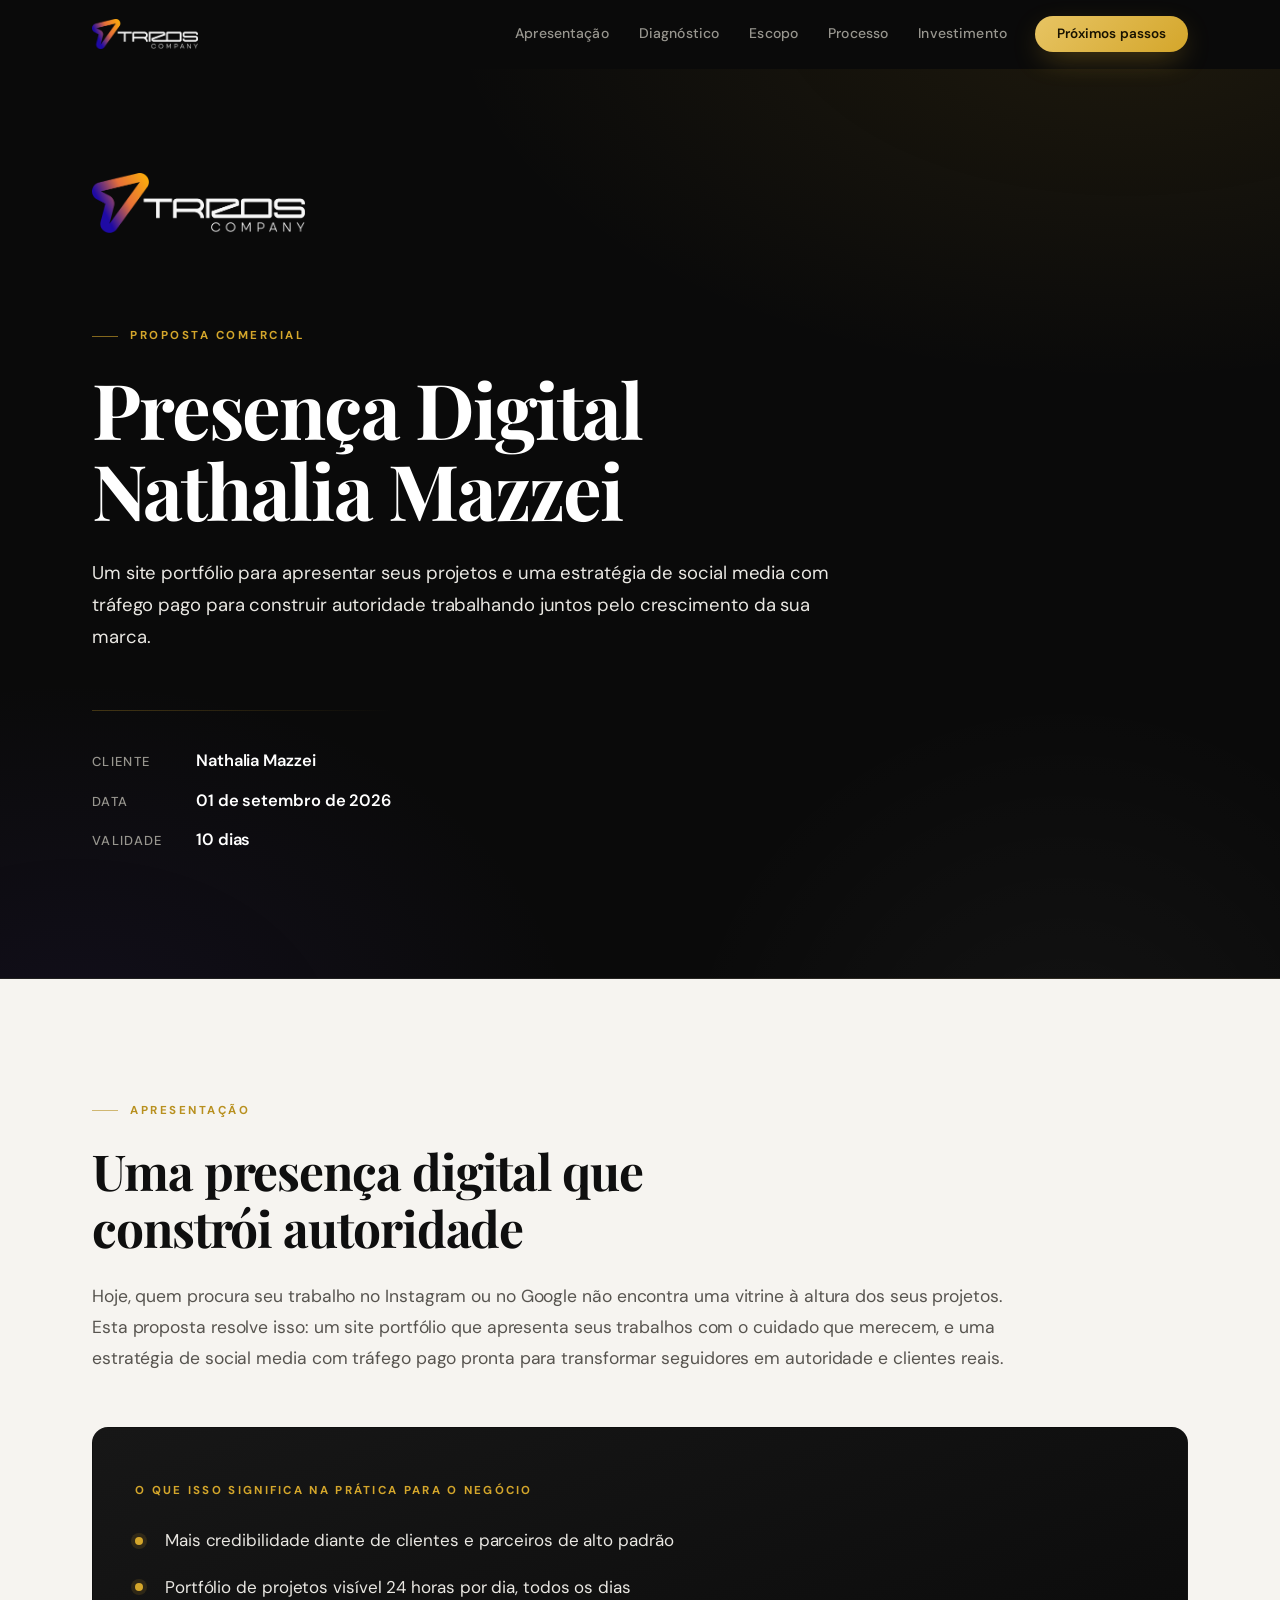
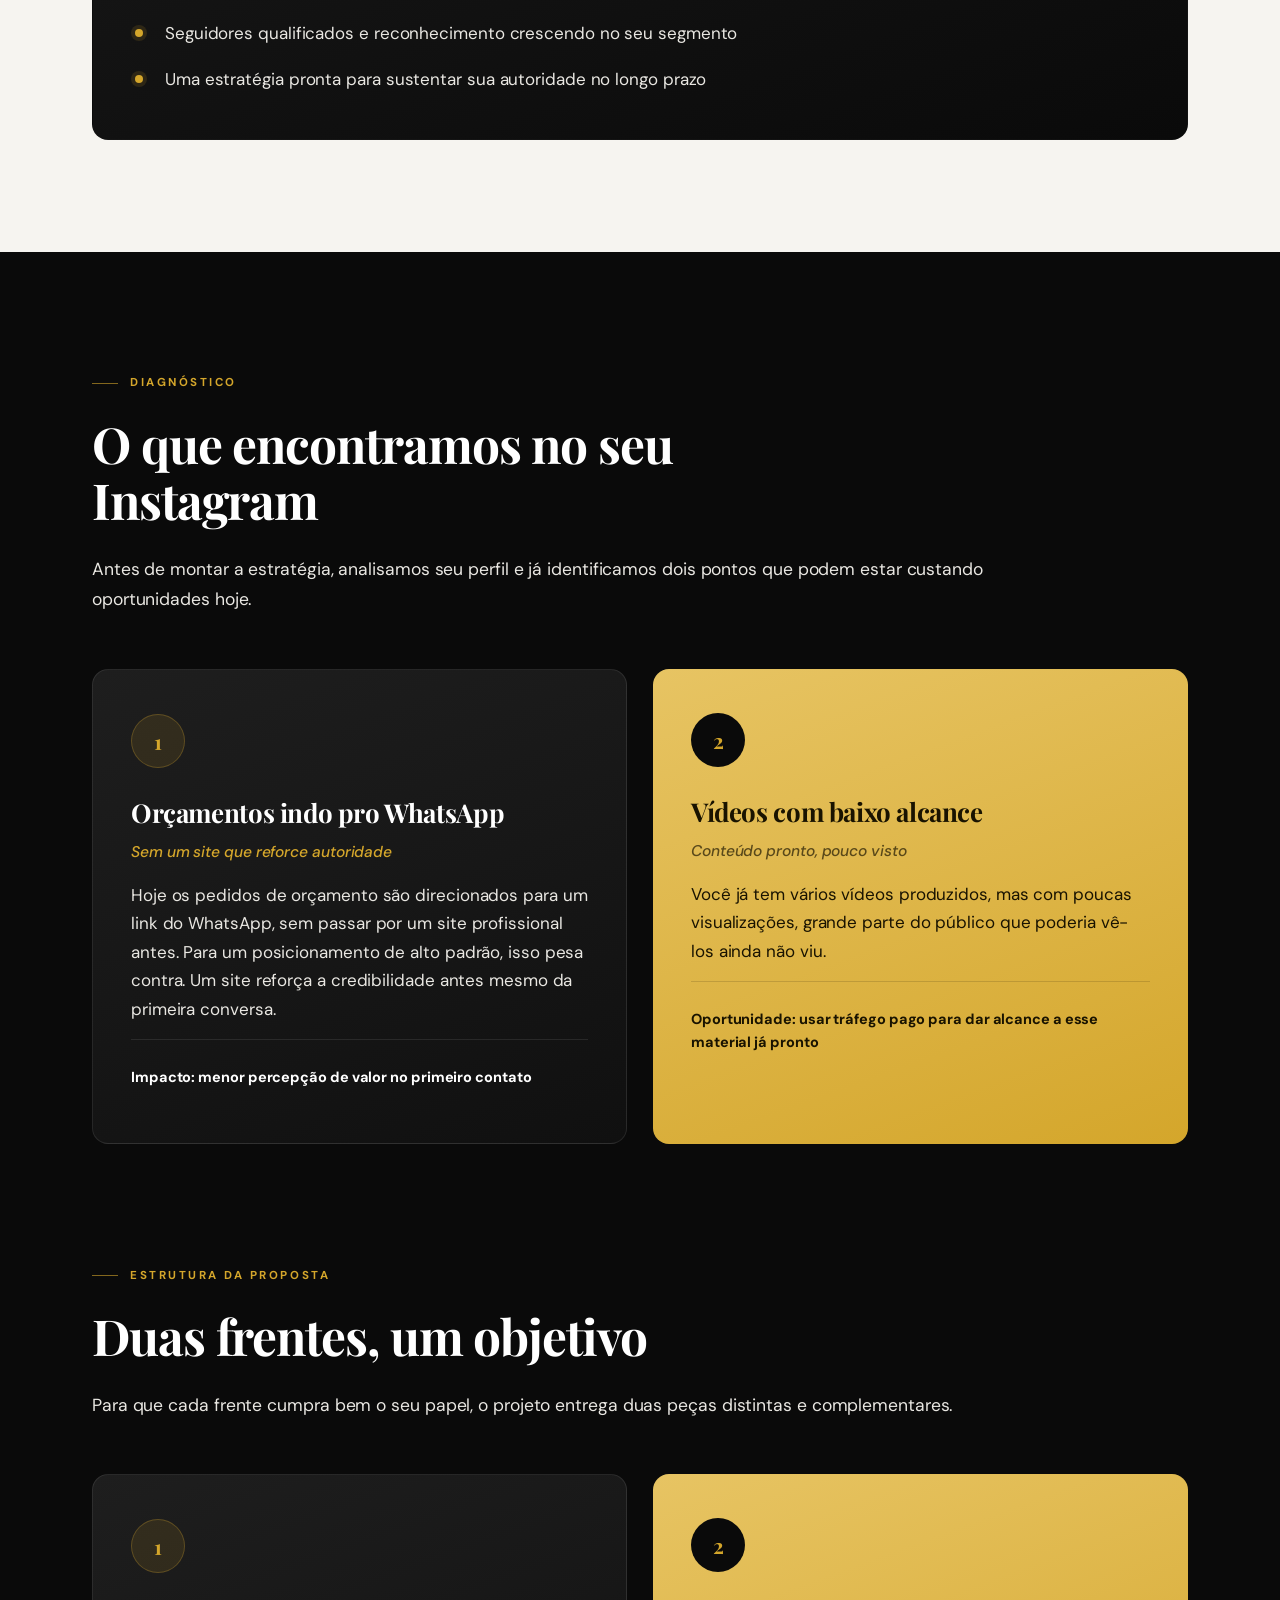
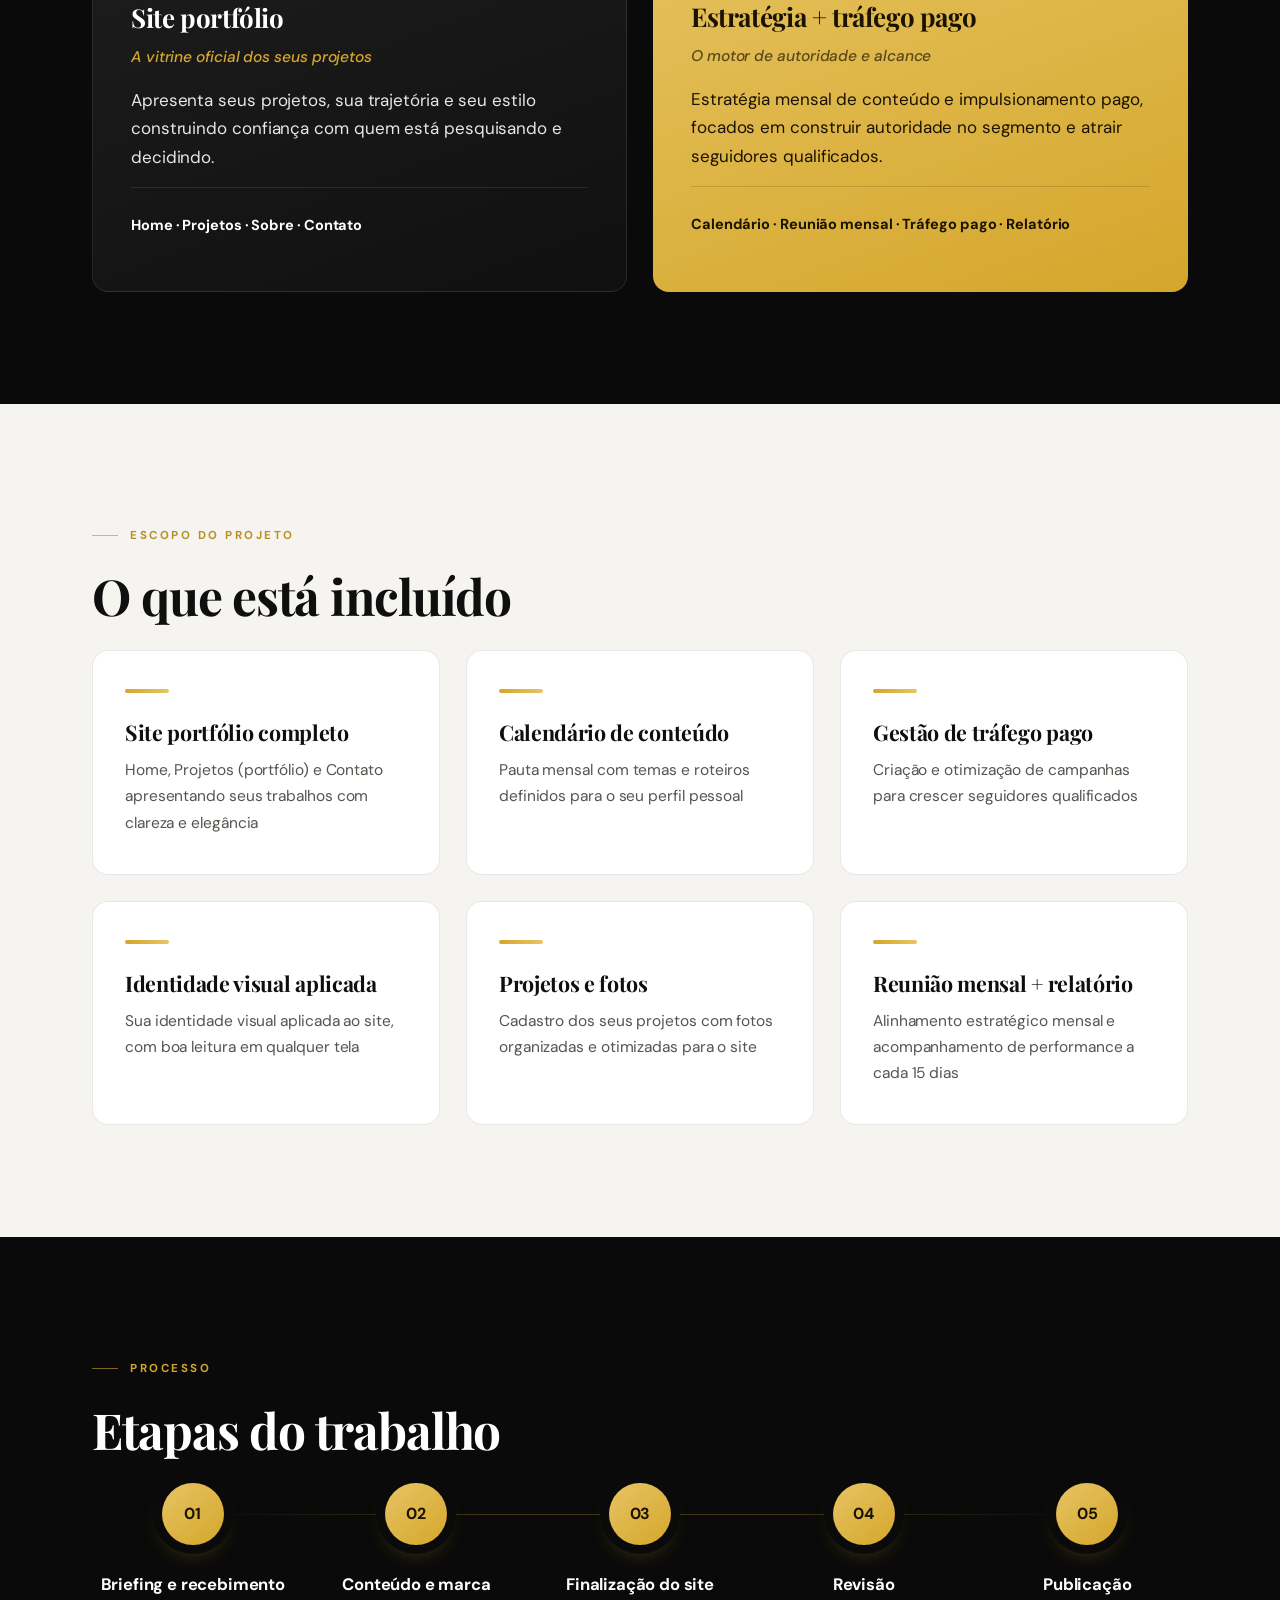
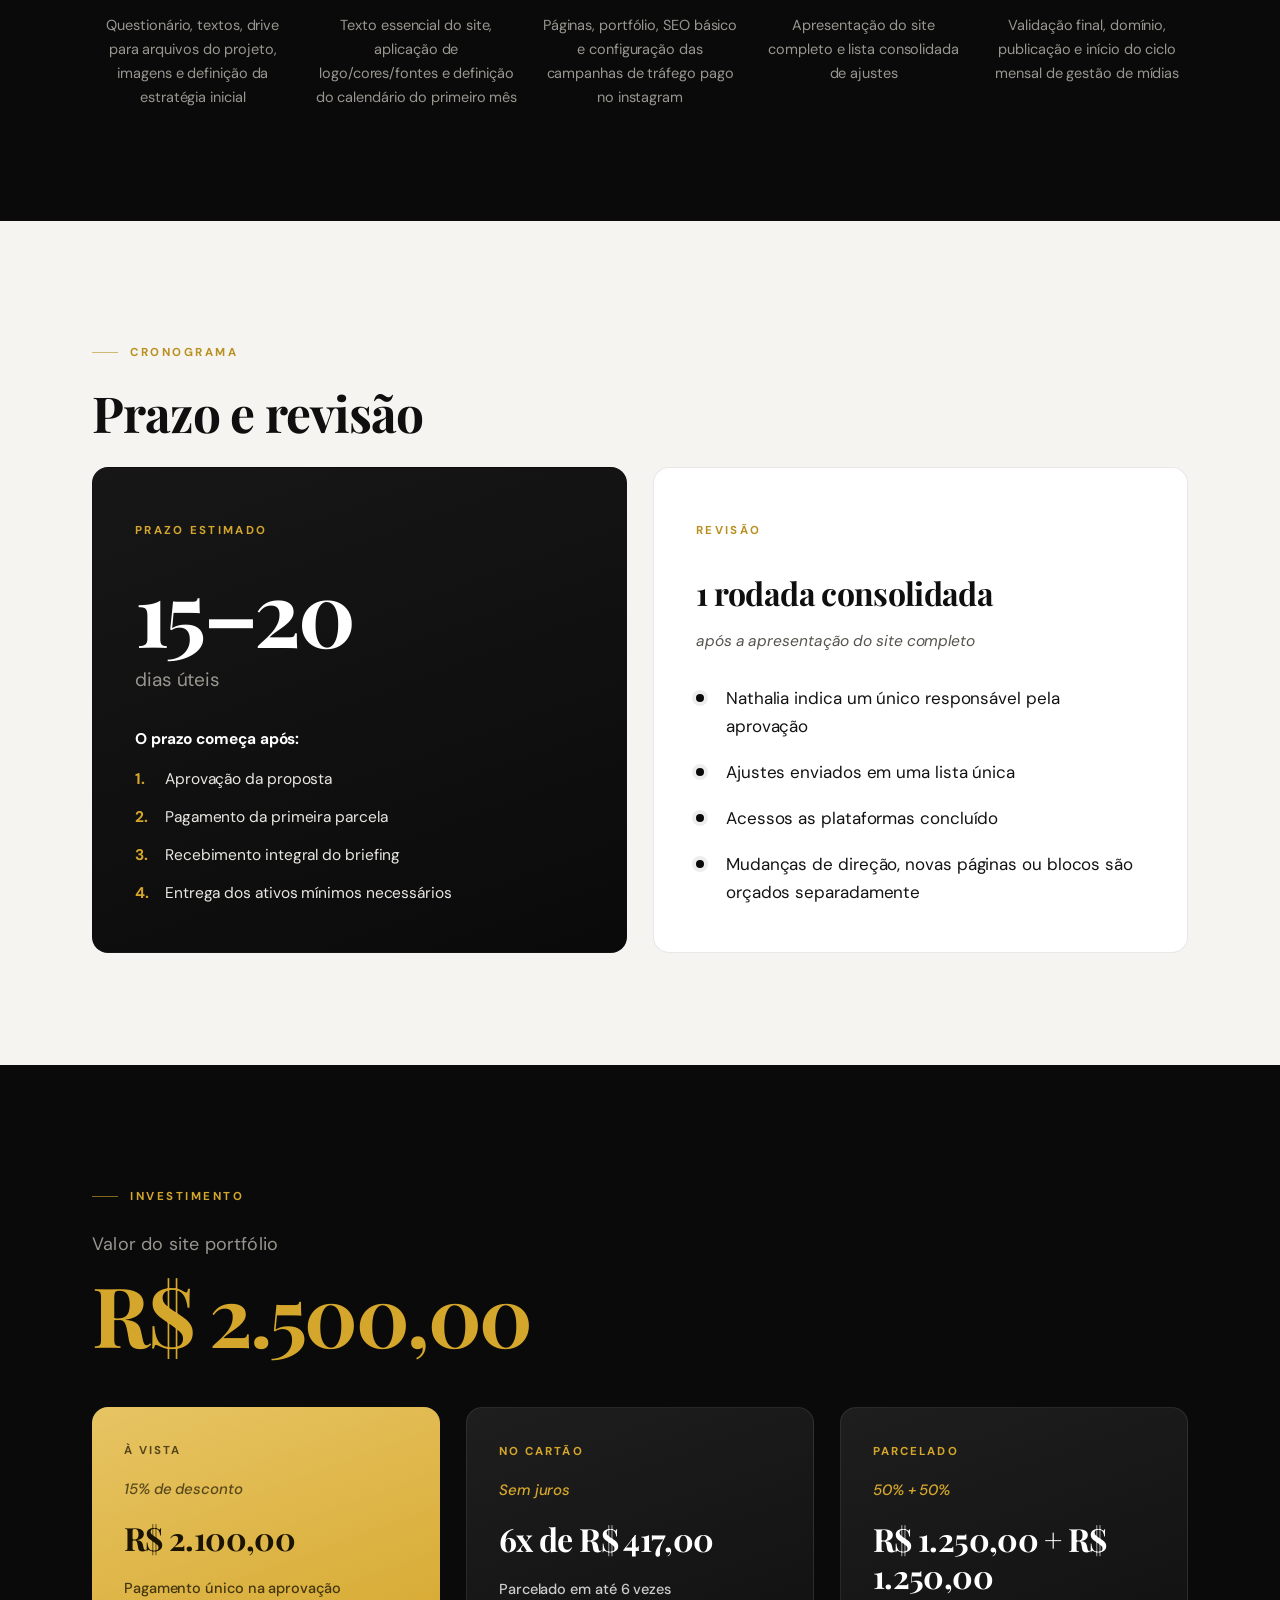
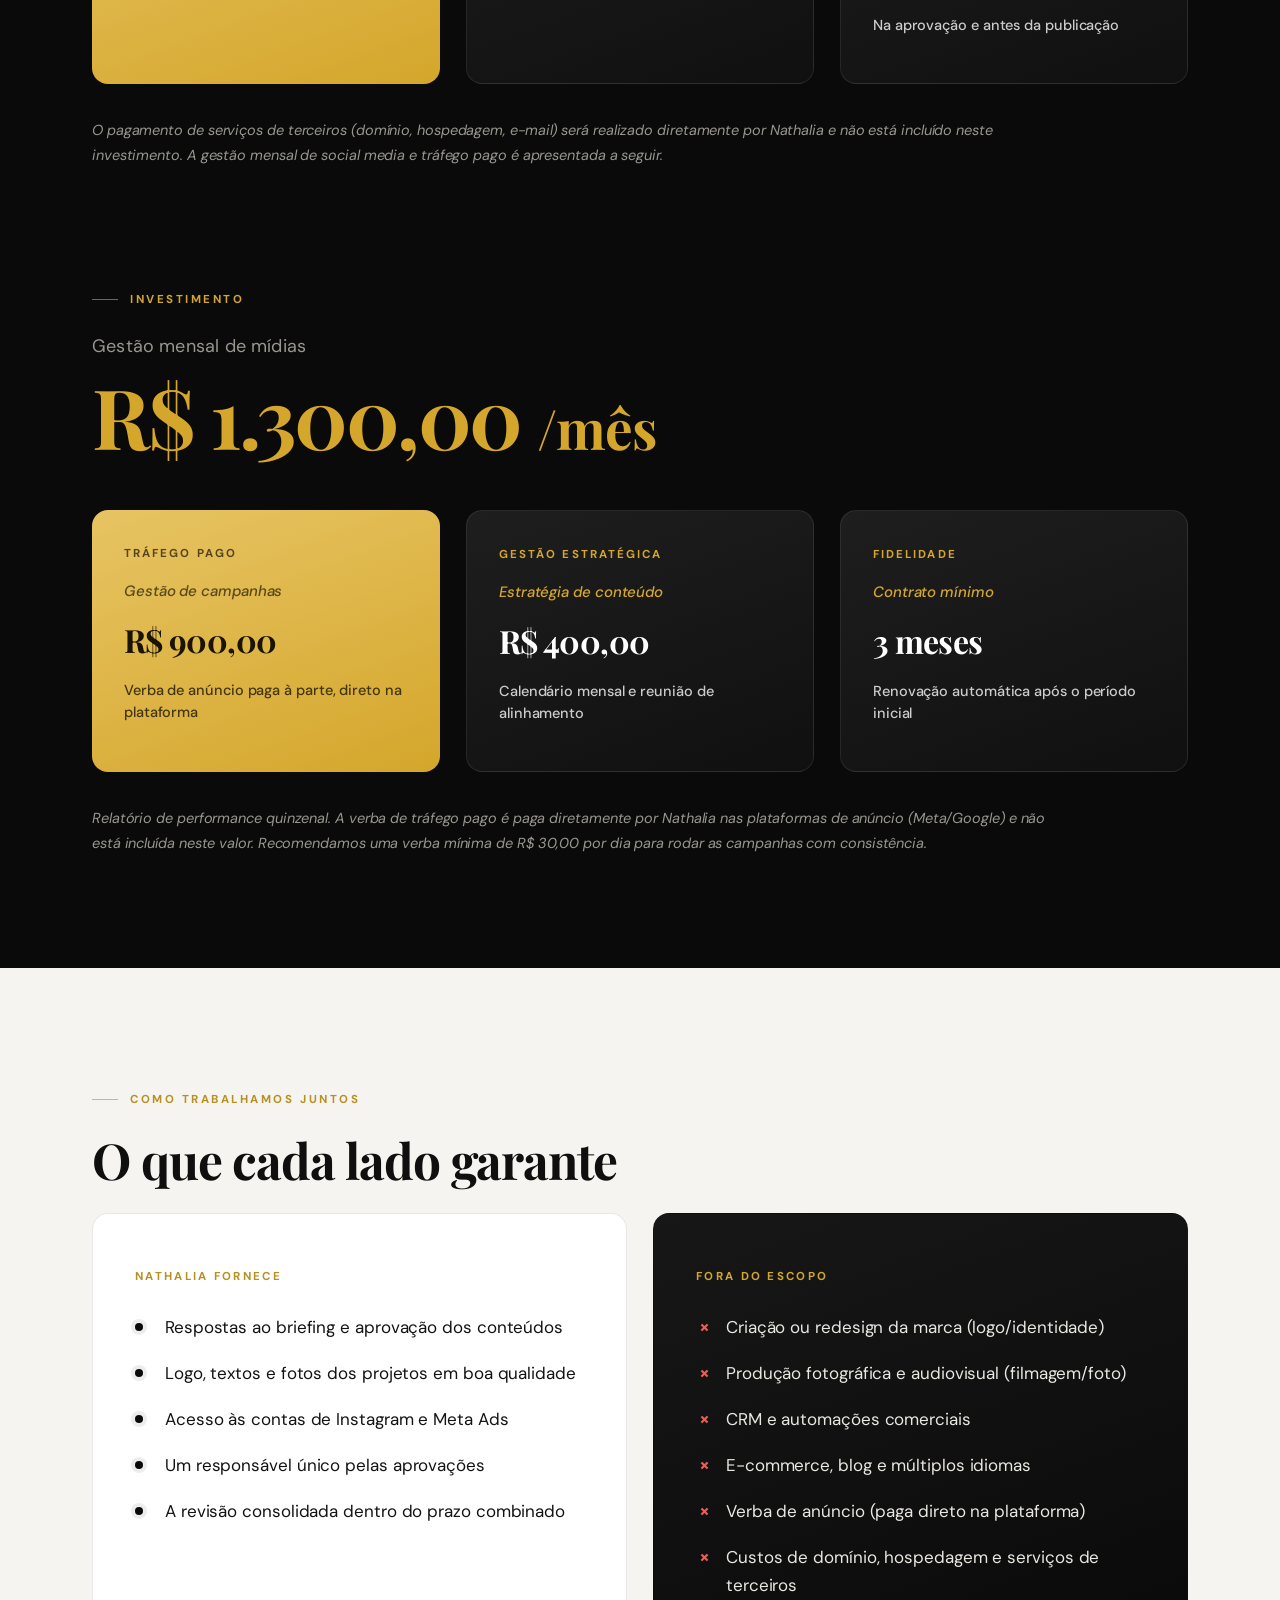
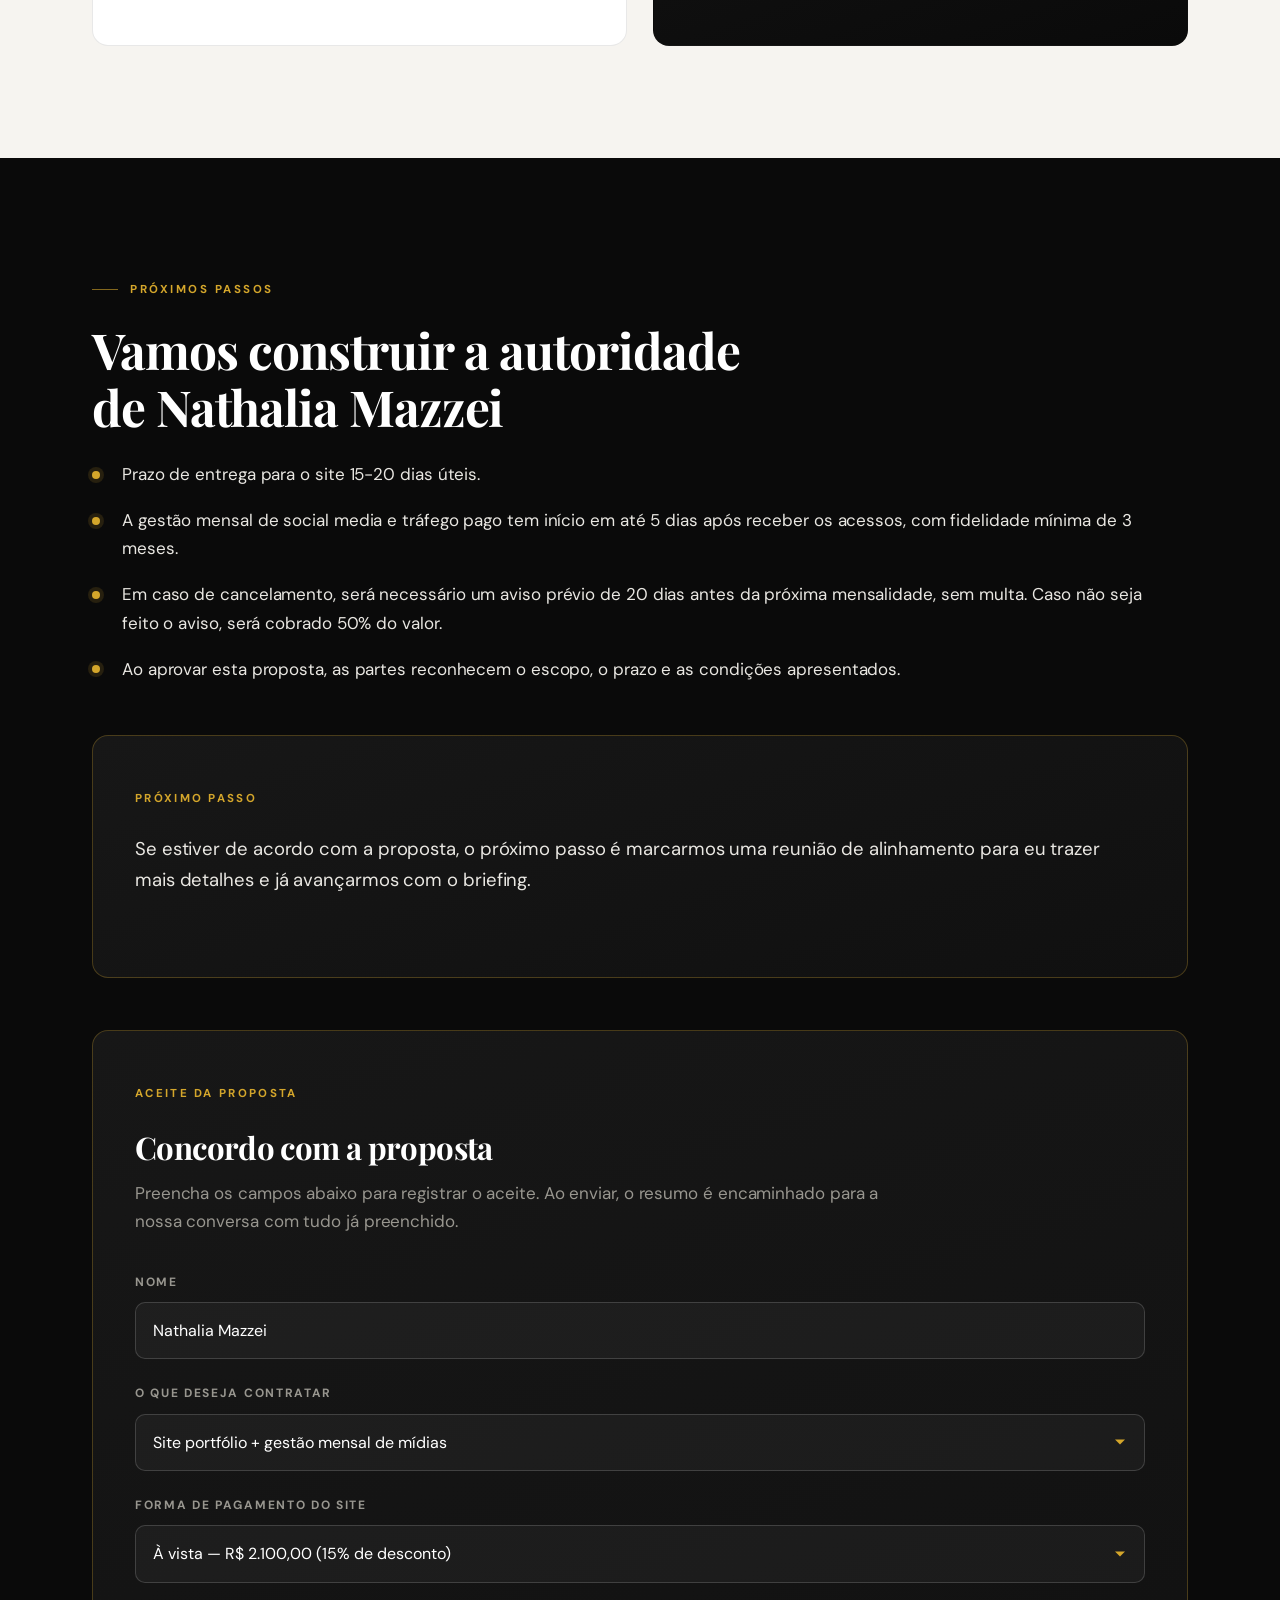
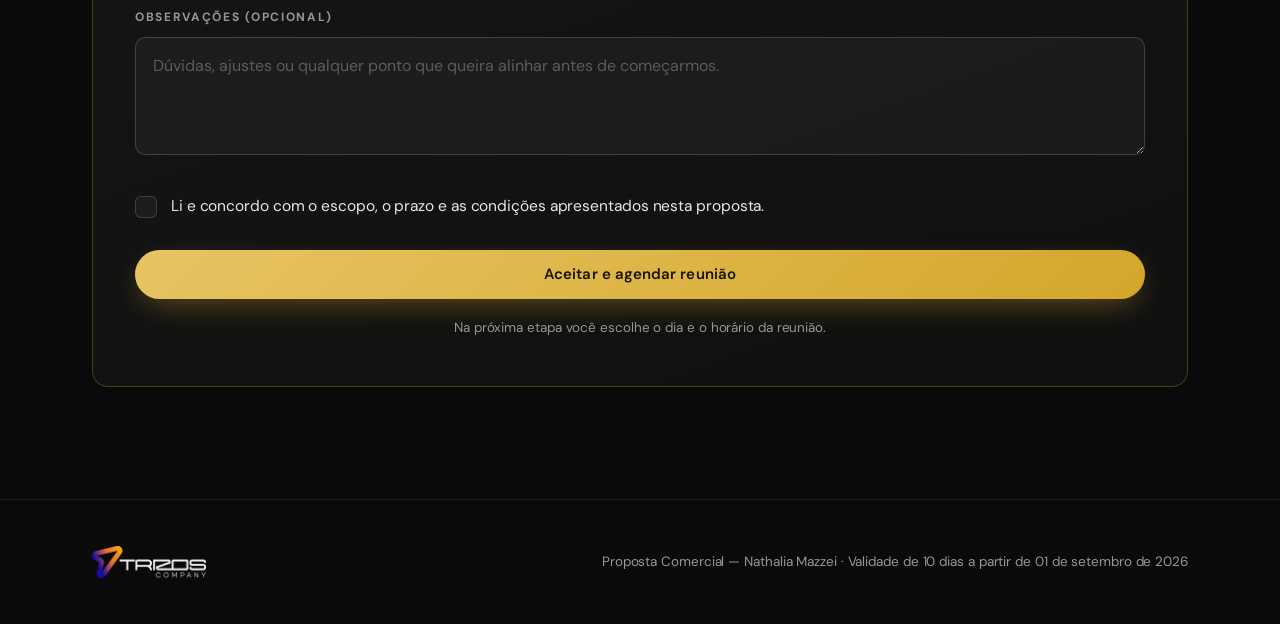
==== agendamento.html @ e19807a3 "Adiciona pagina de agendamento apos o aceite Quem escolhe fechar segue para um calendario proprio on" ====
<!DOCTYPE html>
<html lang="pt-BR">
<head>
<meta charset="UTF-8">
<meta name="viewport" content="width=device-width, initial-scale=1">
<title>Agendar reunião de alinhamento — Nathalia Mazzei | Trizos Company</title>
<meta name="robots" content="noindex">
<link rel="icon" href="assets/simbolo.png">
<link rel="preconnect" href="https://fonts.googleapis.com">
<link rel="preconnect" href="https://fonts.gstatic.com" crossorigin>
<link href="https://fonts.googleapis.com/css2?family=Playfair+Display:wght@600;700&family=DM+Sans:opsz,wght@9..40,400;9..40,500;9..40,600;9..40,700&display=swap" rel="stylesheet">
<link rel="stylesheet" href="style.css">
</head>
<body>

<header class="nav is-stuck">
  <div class="nav__inner">
    <a class="nav__logo" href="index.html"><img src="assets/logo-branca.png" alt="Trizos Company"></a>
    <a href="index.html" class="btn btn--ghost btn--sm nav__cta">← Voltar à proposta</a>
  </div>
</header>

<main class="sched">
  <div class="wrap">

    <div class="sched__head">
      <p class="eyebrow">Aceite registrado</p>
      <h1 class="sched__title">Escolha o melhor dia para a nossa reunião</h1>
      <p class="sched__sub">
        Falta só marcar o alinhamento. Escolha o dia e o horário que preferir —
        a reunião dura cerca de 40 minutos e é onde detalhamos o briefing.
      </p>
    </div>

    <!-- resumo do que foi aceito -->
    <section class="summary" id="summary">
      <dl>
        <div><dt>Nome</dt><dd id="s-nome">—</dd></div>
        <div><dt>Contratação</dt><dd id="s-escopo">—</dd></div>
        <div><dt>Pagamento</dt><dd id="s-pagamento">—</dd></div>
        <div id="row-obs" hidden><dt>Observações</dt><dd id="s-obs">—</dd></div>
      </dl>
    </section>

    <!-- calendário + horários -->
    <section class="booking">
      <div class="cal">
        <div class="cal__nav">
          <button type="button" class="cal__arrow" id="prev" aria-label="Mês anterior">←</button>
          <h3 id="mes-ano"></h3>
          <button type="button" class="cal__arrow" id="next" aria-label="Próximo mês">→</button>
        </div>
        <div class="cal__week" aria-hidden="true">
          <span>Dom</span><span>Seg</span><span>Ter</span>
          <span>Qua</span><span>Qui</span><span>Sex</span><span>Sáb</span>
        </div>
        <div class="cal__days" id="dias"></div>
      </div>

      <div class="slots">
        <p class="slots__label">Horário</p>
        <div class="slots__grid" id="horarios"></div>
        <p class="slots__hint">
          Reuniões de segunda a sexta. Escolha um dia no calendário para liberar os horários.
        </p>
      </div>
    </section>

    <!-- confirmação -->
    <section class="confirm">
      <p class="confirm__label">Reunião selecionada</p>
      <p class="confirm__date is-idle" id="resumo-data">Selecione um dia e um horário</p>
      <button type="button" class="btn btn--gold" id="confirmar" disabled>Confirmar agendamento</button>
      <p class="confirm__note">
        Ao confirmar, o aceite e o horário são enviados para o WhatsApp da Trizos Company.
      </p>
    </section>

  </div>
</main>

<footer class="foot">
  <div class="wrap foot__inner">
    <img class="foot__logo" src="assets/logo-branca.png" alt="Trizos Company">
    <p>Proposta Comercial — Nathalia Mazzei</p>
  </div>
</footer>

<script src="js/config.js"></script>
<script src="js/agendamento.js"></script>
</body>
</html>
---- style.css ----
/* =========================================================
   Proposta Comercial — Nathalia Mazzei · Trizos Company
   ========================================================= */

:root{
  --ink:        #0A0A0A;
  --ink-2:      #101010;
  --ink-3:      #171717;
  --ink-4:      #1E1E1E;
  --cream:      #F6F4F0;
  --cream-2:    #EFEBE4;
  --white:      #FFFFFF;

  --gold:       #D4A62B;
  --gold-soft:  #E7C463;
  --gold-deep:  #B8901F;
  --gold-ink:   #191300;

  --on-dark:    #E9E7E2;
  --on-dark-mu: #98968F;
  --on-light:   #131313;
  --on-light-mu:#57544F;

  --line-dark:  rgba(255,255,255,.09);
  --line-dark-2:rgba(255,255,255,.16);
  --line-light: rgba(0,0,0,.09);
  --line-gold:  rgba(212,166,43,.28);

  --serif: "Playfair Display", Georgia, "Times New Roman", serif;
  --sans:  "DM Sans", -apple-system, BlinkMacSystemFont, "Segoe UI", Roboto, sans-serif;

  --wrap: 1160px;
  --r:    16px;
  --r-sm: 10px;

  --ease: cubic-bezier(.22,.61,.36,1);
}

*,*::before,*::after{ box-sizing:border-box; }

html{
  scroll-behavior:smooth;
  scroll-padding-top:96px;
  -webkit-text-size-adjust:100%;
}

body{
  margin:0;
  background:var(--ink);
  color:var(--on-dark);
  font-family:var(--sans);
  font-size:17px;
  line-height:1.68;
  letter-spacing:-.005em;
  -webkit-font-smoothing:antialiased;
  -moz-osx-font-smoothing:grayscale;
  overflow-x:hidden;
}

img{ max-width:100%; display:block; }
a{ color:inherit; }

.wrap{
  width:100%;
  max-width:var(--wrap);
  margin-inline:auto;
  padding-inline:32px;
}

::selection{ background:var(--gold); color:var(--gold-ink); }

/* =========================================================
   NAV
   ========================================================= */
.nav{
  position:sticky; top:0; z-index:60;
  border-bottom:1px solid transparent;
  transition:background .35s var(--ease), border-color .35s var(--ease);
}
.nav.is-stuck{
  background:rgba(10,10,10,.82);
  backdrop-filter:blur(16px) saturate(160%);
  -webkit-backdrop-filter:blur(16px) saturate(160%);
  border-bottom-color:var(--line-dark);
}
.nav__inner{
  max-width:var(--wrap);
  margin-inline:auto;
  padding:16px 32px;
  display:flex; align-items:center; gap:28px;
}
.nav__logo{ display:block; flex:0 0 auto; }
.nav__logo img{ height:30px; width:auto; }

.nav__links{
  display:flex; gap:30px; margin-left:auto;
  font-size:14px; font-weight:500; letter-spacing:.01em;
}
.nav__links a{
  position:relative;
  color:var(--on-dark-mu);
  text-decoration:none;
  padding-block:6px;
  transition:color .25s var(--ease);
}
.nav__links a::after{
  content:""; position:absolute; left:0; right:0; bottom:0;
  height:1px; background:var(--gold);
  transform:scaleX(0); transform-origin:left;
  transition:transform .3s var(--ease);
}
.nav__links a:hover{ color:var(--white); }
.nav__links a:hover::after{ transform:scaleX(1); }

.nav__cta{ flex:0 0 auto; margin-left:0; }

/* =========================================================
   BOTÕES
   ========================================================= */
.btn{
  display:inline-flex; align-items:center; justify-content:center;
  gap:10px;
  font-family:var(--sans);
  font-weight:600; font-size:15px; letter-spacing:.005em;
  line-height:1;
  text-decoration:none;
  white-space:nowrap;
  border:0; border-radius:999px;
  padding:17px 34px;
  cursor:pointer;
  transition:transform .22s var(--ease), box-shadow .22s var(--ease), background .25s var(--ease);
}
.btn--gold{
  background:linear-gradient(135deg, var(--gold-soft), var(--gold));
  color:var(--gold-ink);
  box-shadow:0 10px 30px -8px rgba(212,166,43,.45);
}
.btn--gold:hover{
  transform:translateY(-2px);
  box-shadow:0 16px 40px -10px rgba(212,166,43,.6);
}
.btn--gold:active{ transform:translateY(0); }
.btn--sm{ padding:11px 22px; font-size:13.5px; }
.btn--block{ width:100%; }
.btn__short{ display:none; }

/* =========================================================
   CAPA
   ========================================================= */
.hero{
  position:relative;
  padding:104px 0 124px;
  overflow:hidden;
  border-bottom:1px solid var(--line-dark);
  background:
    radial-gradient(1100px 620px at 88% -8%, rgba(212,166,43,.10), transparent 62%),
    radial-gradient(760px 560px at 6% 108%, rgba(90,60,180,.10), transparent 66%),
    var(--ink);
}
.hero__glow{
  position:absolute; inset:auto -16% -58% auto;
  width:840px; height:840px; border-radius:50%;
  background:radial-gradient(circle, rgba(255,255,255,.04), transparent 66%);
  pointer-events:none;
}
.hero .wrap{ position:relative; }
.hero__logo{ height:60px; width:auto; margin-bottom:84px; }

.eyebrow{
  display:inline-flex; align-items:center; gap:12px;
  color:var(--gold);
  font-size:11.5px; font-weight:700;
  letter-spacing:.22em; text-transform:uppercase;
  margin:0 0 22px;
}
.eyebrow::before{
  content:""; width:26px; height:1px; background:var(--gold); opacity:.6;
}

.hero__title{
  font-family:var(--serif);
  font-weight:700;
  font-size:clamp(2.7rem, 6.4vw, 4.8rem);
  line-height:1.06;
  letter-spacing:-.025em;
  color:var(--white);
  margin:0 0 28px;
}
.hero__lead{
  max-width:60ch;
  color:var(--on-dark);
  font-size:18.5px;
  line-height:1.72;
  margin:0;
}
.hero__rule{
  width:300px; max-width:56%; height:1px;
  background:linear-gradient(90deg, var(--line-gold), transparent);
  margin:56px 0 36px;
}
.hero__meta{ margin:0; display:grid; gap:12px; }
.hero__meta > div{ display:flex; gap:16px; align-items:baseline; }
.hero__meta dt{
  color:var(--on-dark-mu);
  font-size:13px; font-weight:500;
  letter-spacing:.1em; text-transform:uppercase;
  min-width:88px;
}
.hero__meta dd{
  margin:0; font-weight:600; font-size:16.5px; color:var(--white);
}

/* =========================================================
   SEÇÕES
   ========================================================= */
.sec{ padding:112px 0; position:relative; }
.sec--tight{ padding-top:0; }
.sec--dark{ background:var(--ink); color:var(--on-dark); }
.sec--cream{ background:var(--cream); color:var(--on-light); }
.sec--cream .eyebrow{ color:var(--gold-deep); }
.sec--cream .eyebrow::before{ background:var(--gold-deep); }

.sec__title{
  font-family:var(--serif);
  font-weight:700;
  font-size:clamp(2rem, 4.1vw, 3.1rem);
  line-height:1.14;
  letter-spacing:-.022em;
  margin:0 0 26px;
  max-width:22ch;
}
.sec--dark .sec__title{ color:var(--white); }
.sec--cream .sec__title{ color:#0F0F0F; }

.sec__lead{
  max-width:76ch;
  margin:0 0 54px;
  font-size:17.5px;
  line-height:1.75;
}
.sec--dark .sec__lead{ color:var(--on-dark); }
.sec--cream .sec__lead{ color:var(--on-light-mu); }

/* =========================================================
   GRIDS
   ========================================================= */
.grid{ display:grid; gap:26px; }
.grid-2{ grid-template-columns:repeat(2,1fr); }
.grid-3{ grid-template-columns:repeat(3,1fr); }

/* =========================================================
   CARDS
   ========================================================= */
.card{
  position:relative;
  border-radius:var(--r);
  padding:44px 38px 38px;
  display:flex; flex-direction:column;
  transition:transform .3s var(--ease), box-shadow .3s var(--ease), border-color .3s var(--ease);
}
.card--dark{
  background:linear-gradient(160deg, var(--ink-4), var(--ink-2));
  border:1px solid var(--line-dark);
  color:var(--on-dark);
}
.card--dark:hover{
  transform:translateY(-4px);
  border-color:var(--line-dark-2);
  box-shadow:0 26px 60px -24px rgba(0,0,0,.9);
}
.card--gold{
  background:linear-gradient(160deg, var(--gold-soft), var(--gold));
  color:var(--gold-ink);
}
.card--gold:hover{
  transform:translateY(-4px);
  box-shadow:0 26px 60px -22px rgba(212,166,43,.5);
}

.card h3{
  font-family:var(--serif);
  font-size:1.62rem; font-weight:700;
  line-height:1.18; letter-spacing:-.015em;
  margin:0 0 10px;
}
.card--dark h3{ color:var(--white); }
.card__sub{
  font-style:italic; font-size:15.5px; font-weight:500;
  margin:0 0 22px;
}
.card--dark .card__sub{ color:var(--gold); }
.card--gold .card__sub{ color:rgba(25,19,0,.68); }
.card p{ margin:0 0 16px; }
.card--dark p{ color:var(--on-dark); }

.card__foot{
  margin:auto 0 0; padding-top:26px;
  font-weight:700; font-size:14.5px; line-height:1.55;
}
.card--dark .card__foot{
  color:var(--white);
  border-top:1px solid var(--line-dark);
}
.card--gold .card__foot{
  border-top:1px solid rgba(25,19,0,.15);
}
.card__foot--soft{ font-weight:500; opacity:.78; border-top:0 !important; padding-top:14px; }

/* numeração — círculo centralizado */
.num{
  display:grid; place-items:center;
  width:54px; height:54px; border-radius:50%;
  font-family:var(--serif); font-size:1.3rem; font-weight:700;
  line-height:1;
  margin-bottom:30px;
  flex:0 0 auto;
}
.card--dark .num{
  background:rgba(212,166,43,.12);
  border:1px solid var(--line-gold);
  color:var(--gold);
}
.card--gold .num{
  background:var(--ink);
  color:var(--gold);
}

/* cards de preço */
.card--price{ padding:34px 32px 30px; }
.card__kicker{
  font-size:11.5px; font-weight:700;
  letter-spacing:.18em; text-transform:uppercase;
  margin:0 0 12px;
}
.card--dark .card__kicker{ color:var(--gold); }
.card--gold .card__kicker{ color:rgba(25,19,0,.7); }
.card--price .card__sub{ margin-bottom:18px; font-size:15px; }
.card__value{
  font-family:var(--serif);
  font-size:clamp(1.55rem, 2.5vw, 2.05rem);
  font-weight:700; line-height:1.15; letter-spacing:-.02em;
  margin:0 0 6px !important;
}
.card--dark .card__value{ color:var(--white); }

/* =========================================================
   TILES (escopo)
   ========================================================= */
.tile{
  background:var(--white);
  border:1px solid var(--line-light);
  border-radius:var(--r);
  padding:38px 32px;
  transition:transform .3s var(--ease), box-shadow .3s var(--ease);
}
.tile:hover{
  transform:translateY(-5px);
  box-shadow:0 22px 48px -20px rgba(0,0,0,.18);
}
.tile__bar{
  display:block; width:44px; height:4px; border-radius:3px;
  background:linear-gradient(90deg, var(--gold), var(--gold-soft));
  margin-bottom:26px;
}
.tile h3{
  font-family:var(--serif);
  font-size:1.34rem; font-weight:700;
  letter-spacing:-.015em; line-height:1.25;
  margin:0 0 12px; color:#0F0F0F;
}
.tile p{ margin:0; color:var(--on-light-mu); font-size:15.5px; line-height:1.68; }

/* =========================================================
   TIMELINE (processo)
   ========================================================= */
.timeline{
  list-style:none; margin:0; padding:0;
  display:grid; grid-template-columns:repeat(5,1fr); gap:22px;
  position:relative;
}
.timeline::before{
  content:""; position:absolute;
  top:31px; left:10%; right:10%; height:1px;
  background:linear-gradient(90deg, transparent, var(--line-gold), var(--line-gold), transparent);
}
.timeline li{ text-align:center; position:relative; }
.timeline__dot{
  display:grid; place-items:center;
  width:62px; height:62px; border-radius:50%;
  background:linear-gradient(140deg, var(--gold-soft), var(--gold));
  color:var(--gold-ink);
  font-weight:700; font-size:16px; line-height:1;
  margin:0 auto 26px;
  position:relative; z-index:1;
  box-shadow:0 0 0 9px var(--ink), 0 10px 26px -10px rgba(212,166,43,.7);
}
.timeline h3{
  font-size:1.04rem; font-weight:700; letter-spacing:-.01em;
  color:var(--white); margin:0 0 14px;
}
.timeline p{
  margin:0; font-size:14.5px; line-height:1.66;
  color:var(--on-dark-mu);
  max-width:30ch; margin-inline:auto;
}

/* =========================================================
   PAINÉIS
   ========================================================= */
.panel{
  border-radius:var(--r);
  padding:46px 42px;
}
.panel--dark{
  background:linear-gradient(160deg, var(--ink-3), var(--ink));
  border:1px solid var(--line-dark);
  color:var(--on-dark);
}
.sec--cream .panel--dark{ border-color:transparent; }
.panel--light{
  background:var(--white);
  border:1px solid var(--line-light);
  color:var(--on-light);
}
.panel--outline{
  background:linear-gradient(160deg, var(--ink-3), var(--ink-2));
  border:1px solid var(--line-gold);
  margin-top:52px;
}
.panel__label{
  display:inline-flex; align-items:center; gap:12px;
  color:var(--gold);
  font-size:11.5px; font-weight:700;
  letter-spacing:.2em; text-transform:uppercase;
  margin:0 0 26px;
}
.panel--light .panel__label{ color:var(--gold-deep); }
.panel__title{
  font-family:var(--serif); font-size:2rem; font-weight:700;
  letter-spacing:-.02em; margin:0 0 8px; color:#0F0F0F;
}
.panel__note{
  font-style:italic; color:var(--on-light-mu);
  margin:0 0 30px; font-size:15.5px;
}
.panel__sub{ font-weight:700; margin:30px 0 14px; color:var(--white); font-size:15.5px; }
.panel__big{
  font-size:18.5px; line-height:1.7; max-width:76ch; margin:0 0 34px;
  color:var(--on-dark);
}

.bignum{
  font-family:var(--serif);
  font-size:clamp(3.6rem, 7.2vw, 5.6rem);
  font-weight:700; line-height:1; letter-spacing:-.03em;
  color:var(--white); margin:0;
}
.bignum__unit{ margin:8px 0 0; font-size:19px; color:var(--on-dark-mu); }

/* =========================================================
   LISTAS
   ========================================================= */
.list-dot, .list-x{ list-style:none; margin:0; padding:0; display:grid; gap:18px; }
.list-dot li, .list-x li{ position:relative; padding-left:30px; line-height:1.65; }

.list-dot li::before{
  content:""; position:absolute; left:0; top:.6em;
  width:8px; height:8px; border-radius:50%;
  background:var(--gold);
  box-shadow:0 0 0 4px rgba(212,166,43,.14);
}
.list-dot--ink li::before{
  background:var(--ink);
  box-shadow:0 0 0 4px rgba(0,0,0,.07);
}
.list-dot--wide{ max-width:88ch; }

.list-x li::before{
  content:"×"; position:absolute; left:3px; top:0;
  color:#E0625C; font-size:19px; font-weight:700; line-height:1.5;
}

.list-num{
  margin:0; padding:0; list-style:none;
  display:grid; gap:12px; font-size:15.5px;
  counter-reset:step;
}
.list-num li{
  color:var(--on-dark); position:relative; padding-left:30px;
  counter-increment:step;
}
.list-num li::before{
  content:counter(step) ".";
  position:absolute; left:0; top:0;
  color:var(--gold); font-weight:700;
}

/* =========================================================
   PREÇOS
   ========================================================= */
.price__label{
  margin:0 0 12px; font-size:18px; color:var(--on-dark-mu);
  letter-spacing:.01em;
}
.price{
  font-family:var(--serif);
  font-size:clamp(2.9rem, 7.2vw, 5.2rem);
  font-weight:700; line-height:1.04; letter-spacing:-.03em;
  color:var(--gold);
  margin:0 0 50px;
}
.price span{ font-size:.66em; letter-spacing:-.02em; }

.fineprint{
  margin:34px 0 0; max-width:96ch;
  font-size:14.5px; font-style:italic; line-height:1.72;
  color:var(--on-dark-mu);
}

/* =========================================================
   FORMULÁRIO DE ACEITE
   ========================================================= */
.accept{
  margin-top:52px;
  background:linear-gradient(160deg, var(--ink-3), var(--ink-2));
  border:1px solid var(--line-gold);
  border-radius:var(--r);
  padding:46px 42px;
}
.accept__title{
  font-family:var(--serif); font-size:1.95rem; font-weight:700;
  letter-spacing:-.02em; line-height:1.2;
  color:var(--white); margin:0 0 12px;
}
.accept__intro{
  margin:0 0 36px; color:var(--on-dark-mu); max-width:62ch;
}

.field{ margin-bottom:24px; }
.field label{
  display:block;
  font-size:12px; font-weight:700;
  letter-spacing:.14em; text-transform:uppercase;
  color:var(--on-dark-mu);
  margin-bottom:10px;
}
.field input[type="text"],
.field select,
.field textarea{
  width:100%;
  font-family:var(--sans); font-size:16px; line-height:1.6;
  color:var(--white);
  background:rgba(255,255,255,.04);
  border:1px solid var(--line-dark-2);
  border-radius:var(--r-sm);
  padding:15px 17px;
  transition:border-color .25s var(--ease), background .25s var(--ease);
  appearance:none; -webkit-appearance:none;
}
.field textarea{ resize:vertical; min-height:118px; }
.field select{
  background-image:url("data:image/svg+xml;charset=utf-8,%3Csvg xmlns='http://www.w3.org/2000/svg' viewBox='0 0 12 8'%3E%3Cpath fill='%23D4A62B' d='M1 1.5 6 6.5l5-5'/%3E%3C/svg%3E");
  background-repeat:no-repeat;
  background-position:right 18px center;
  background-size:12px;
  padding-right:46px;
  cursor:pointer;
}
.field select option{ background:var(--ink-3); color:var(--white); }
.field input:focus,
.field select:focus,
.field textarea:focus{
  outline:none;
  border-color:var(--gold);
  background:rgba(255,255,255,.06);
}
.field input::placeholder,
.field textarea::placeholder{ color:rgba(255,255,255,.28); }

.check{
  display:flex; align-items:flex-start; gap:14px;
  margin:30px 0 32px;
  cursor:pointer;
  font-size:15.5px; line-height:1.6;
  color:var(--on-dark);
}
.check input{
  appearance:none; -webkit-appearance:none;
  flex:0 0 auto;
  width:22px; height:22px; margin:2px 0 0;
  border:1px solid var(--line-dark-2);
  border-radius:6px;
  background:rgba(255,255,255,.04);
  cursor:pointer;
  transition:background .2s var(--ease), border-color .2s var(--ease);
  position:relative;
}
.check input:checked{
  background:var(--gold);
  border-color:var(--gold);
}
.check input:checked::after{
  content:""; position:absolute;
  left:7px; top:3px; width:6px; height:11px;
  border:solid var(--gold-ink);
  border-width:0 2.5px 2.5px 0;
  transform:rotate(45deg);
}
.check input:focus-visible{ outline:2px solid var(--gold); outline-offset:3px; }

.accept__note{
  margin:18px 0 0; text-align:center;
  font-size:13.5px; color:var(--on-dark-mu);
}

/* =========================================================
   PÁGINA DE AGENDAMENTO
   ========================================================= */
.sched{ padding:64px 0 100px; min-height:70vh; }

.sched__head{ text-align:center; margin-bottom:56px; }
.sched__head .eyebrow{ justify-content:center; }
.sched__title{
  font-family:var(--serif);
  font-size:clamp(2rem, 4.6vw, 3rem);
  font-weight:700; line-height:1.12; letter-spacing:-.025em;
  color:var(--white); margin:0 0 18px;
}
.sched__sub{
  max-width:56ch; margin:0 auto;
  color:var(--on-dark-mu); font-size:17px;
}

/* resumo do aceite */
.summary{
  background:linear-gradient(160deg, var(--ink-3), var(--ink-2));
  border:1px solid var(--line-gold);
  border-radius:var(--r);
  padding:32px 34px;
  max-width:620px; margin:0 auto 56px;
}
.summary dl{ margin:0; display:grid; gap:16px; }
.summary dl > div{
  display:flex; gap:18px; align-items:baseline;
  justify-content:space-between;
  padding-bottom:16px;
  border-bottom:1px solid var(--line-dark);
}
.summary dl > div:last-child{ border-bottom:0; padding-bottom:0; }
.summary dt{
  color:var(--on-dark-mu);
  font-size:11.5px; font-weight:700;
  letter-spacing:.16em; text-transform:uppercase;
  flex:0 0 auto;
}
.summary dd{
  margin:0; text-align:right; font-weight:600; color:var(--white);
  font-size:15.5px; line-height:1.5;
}

/* layout calendário + horários */
.booking{
  display:grid; grid-template-columns:1.15fr .85fr; gap:28px;
  align-items:start;
  max-width:900px; margin:0 auto;
}

.cal{
  background:linear-gradient(160deg, var(--ink-3), var(--ink-2));
  border:1px solid var(--line-dark);
  border-radius:var(--r);
  padding:28px 26px;
}
.cal__nav{
  display:flex; align-items:center; justify-content:space-between;
  gap:12px; margin-bottom:26px;
}
.cal__nav h3{
  font-family:var(--serif); font-size:1.22rem; font-weight:700;
  color:var(--white); margin:0; text-align:center; flex:1;
  letter-spacing:-.01em;
}
.cal__arrow{
  display:grid; place-items:center;
  width:40px; height:40px; flex:0 0 auto;
  border-radius:50%;
  background:rgba(255,255,255,.04);
  border:1px solid var(--line-dark-2);
  color:var(--on-dark);
  font-size:17px; line-height:1;
  cursor:pointer;
  transition:background .22s var(--ease), border-color .22s var(--ease), color .22s var(--ease);
}
.cal__arrow:hover:not(:disabled){
  background:rgba(212,166,43,.14);
  border-color:var(--gold);
  color:var(--gold);
}
.cal__arrow:disabled{ opacity:.28; cursor:not-allowed; }

.cal__week, .cal__days{
  display:grid; grid-template-columns:repeat(7,1fr); gap:6px;
}
.cal__week{ margin-bottom:10px; }
.cal__week span{
  text-align:center;
  font-size:11px; font-weight:700;
  letter-spacing:.1em; text-transform:uppercase;
  color:var(--on-dark-mu);
  padding-block:6px;
}
.day{
  aspect-ratio:1;
  display:flex; align-items:center; justify-content:center;
  border-radius:10px;
  border:1px solid transparent;
  background:rgba(255,255,255,.03);
  color:var(--on-dark);
  font-size:14.5px; font-weight:500;
  cursor:pointer;
  transition:background .2s var(--ease), border-color .2s var(--ease), color .2s var(--ease), transform .2s var(--ease);
}
.day:hover:not(.is-off){
  background:rgba(212,166,43,.12);
  border-color:var(--line-gold);
  color:var(--white);
  transform:translateY(-1px);
}
.day.is-off{
  background:transparent;
  color:var(--on-dark-mu);
  opacity:.3;
  cursor:not-allowed;
}
.day.is-empty{ background:transparent; border-color:transparent; cursor:default; }
.day.is-on{
  background:linear-gradient(140deg, var(--gold-soft), var(--gold));
  border-color:var(--gold);
  color:var(--gold-ink);
  font-weight:700;
  box-shadow:0 8px 20px -8px rgba(212,166,43,.7);
}

/* horários */
.slots{
  background:linear-gradient(160deg, var(--ink-3), var(--ink-2));
  border:1px solid var(--line-dark);
  border-radius:var(--r);
  padding:28px 26px;
}
.slots__label{
  font-size:11.5px; font-weight:700;
  letter-spacing:.18em; text-transform:uppercase;
  color:var(--gold); margin:0 0 20px;
}
.slots__grid{ display:grid; grid-template-columns:repeat(2,1fr); gap:10px; }
.slot{
  padding:13px 8px;
  border-radius:10px;
  border:1px solid var(--line-dark-2);
  background:rgba(255,255,255,.03);
  color:var(--on-dark);
  font-family:var(--sans); font-size:15px; font-weight:600;
  cursor:pointer;
  transition:background .2s var(--ease), border-color .2s var(--ease), color .2s var(--ease);
}
.slot:hover:not(:disabled){
  background:rgba(212,166,43,.12);
  border-color:var(--line-gold);
  color:var(--white);
}
.slot.is-on{
  background:linear-gradient(140deg, var(--gold-soft), var(--gold));
  border-color:var(--gold);
  color:var(--gold-ink);
}
.slot:disabled{ opacity:.3; cursor:not-allowed; }
.slots__hint{
  margin:20px 0 0; font-size:13.5px; line-height:1.6;
  color:var(--on-dark-mu);
}

/* confirmação */
.confirm{
  max-width:900px; margin:28px auto 0;
  background:linear-gradient(160deg, var(--ink-3), var(--ink-2));
  border:1px solid var(--line-gold);
  border-radius:var(--r);
  padding:36px 34px;
  text-align:center;
}
.confirm__label{
  font-size:11.5px; font-weight:700;
  letter-spacing:.18em; text-transform:uppercase;
  color:var(--on-dark-mu); margin:0 0 12px;
}
.confirm__date{
  font-family:var(--serif);
  font-size:clamp(1.4rem, 3.4vw, 2.1rem);
  font-weight:700; letter-spacing:-.02em; line-height:1.25;
  color:var(--gold); margin:0 0 28px;
}
.confirm__date.is-idle{ color:var(--on-dark-mu); font-size:1.3rem; }
.confirm .btn{ min-width:290px; }
.confirm__note{ margin:18px 0 0; font-size:13.5px; color:var(--on-dark-mu); }

.btn:disabled{
  opacity:.4; cursor:not-allowed;
  transform:none !important; box-shadow:none !important;
}
.btn--ghost{
  background:transparent;
  border:1px solid var(--line-dark-2);
  color:var(--on-dark);
}
.btn--ghost:hover{ border-color:var(--gold); color:var(--gold); transform:translateY(-2px); }

@media (max-width:820px){
  .booking{ grid-template-columns:1fr; max-width:520px; }
  .slots__grid{ grid-template-columns:repeat(3,1fr); }
}
@media (max-width:720px){
  .sched{ padding:44px 0 72px; }
  .sched__head{ margin-bottom:40px; }
  .summary{ padding:26px 22px; margin-bottom:40px; }
  .summary dl > div{ flex-direction:column; gap:6px; align-items:center; text-align:center; }
  .summary dd{ text-align:center; }
  .cal, .slots{ padding:22px 18px; }
  .cal__week span{ font-size:10px; letter-spacing:.06em; }
  .day{ font-size:13.5px; border-radius:9px; }
  .confirm{ padding:30px 22px; }
  .confirm .btn{ min-width:0; width:100%; }
}
@media (max-width:420px){
  .slots__grid{ grid-template-columns:repeat(2,1fr); }
  .cal__week, .cal__days{ gap:4px; }
}

/* =========================================================
   RODAPÉ
   ========================================================= */
.foot{
  border-top:1px solid var(--line-dark);
  padding:46px 0;
  background:var(--ink);
}
.foot__inner{
  display:flex; align-items:center; justify-content:space-between;
  gap:26px; flex-wrap:wrap;
}
.foot__logo{ height:32px; width:auto; }
.foot p{ margin:0; font-size:13.5px; color:var(--on-dark-mu); }

/* =========================================================
   REVEAL
   ========================================================= */
.reveal{
  opacity:0; transform:translateY(26px);
  transition:opacity .7s var(--ease), transform .7s var(--ease);
}
.reveal.is-in{ opacity:1; transform:none; }

@media (prefers-reduced-motion:reduce){
  html{ scroll-behavior:auto; }
  .reveal{ opacity:1; transform:none; transition:none; }
  *{ transition-duration:.01ms !important; animation-duration:.01ms !important; }
}

/* =========================================================
   RESPONSIVO — TABLET
   ========================================================= */
@media (max-width:1000px){
  .nav__links{ display:none; }
  .nav__cta{ margin-left:auto; }
  .grid-3{ grid-template-columns:repeat(2,1fr); }
  .timeline{ grid-template-columns:repeat(2,1fr); gap:44px; }
  .timeline::before{ display:none; }
  .sec{ padding:92px 0; }
}

/* =========================================================
   RESPONSIVO — MOBILE
   ========================================================= */
@media (max-width:720px){
  body{ font-size:16px; }
  .wrap{ padding-inline:22px; }

  /* --- nav --- */
  .nav__inner{ padding:13px 22px; gap:14px; }
  .nav__logo img{ height:25px; }
  .btn--sm{ padding:11px 19px; font-size:12.5px; letter-spacing:.02em; }

  /* --- capa --- */
  .hero{ padding:56px 0 76px; text-align:center; }
  .hero__logo{ height:46px; margin:0 auto 48px; }
  .eyebrow{ justify-content:center; }
  .hero__title{ font-size:clamp(2.2rem, 10vw, 3rem); letter-spacing:-.02em; }
  .hero__lead{ font-size:16.5px; margin-inline:auto; }
  .hero__rule{
    width:120px; max-width:none; margin:44px auto 32px;
    background:linear-gradient(90deg, transparent, var(--line-gold), transparent);
  }
  .hero__meta{ gap:14px; }
  .hero__meta > div{ flex-direction:column; align-items:center; gap:4px; }
  .hero__meta dt{ min-width:0; font-size:11.5px; }
  .hero__meta dd{ font-size:16px; }

  /* --- seções --- */
  .sec{ padding:72px 0; }
  .sec__title{ max-width:none; text-align:center; margin-bottom:20px; }
  .sec__lead{ text-align:center; margin-bottom:38px; font-size:16.5px; }
  .grid{ gap:20px; }
  .grid-2, .grid-3{ grid-template-columns:1fr; }

  /* --- cards: centralizados --- */
  .card{ padding:36px 26px 30px; text-align:center; align-items:center; }
  .num{ margin-bottom:24px; }
  .card h3{ font-size:1.45rem; }
  .card__foot{ width:100%; }

  .card--price{ padding:30px 24px 26px; }

  /* --- tiles --- */
  .tile{ padding:34px 26px; text-align:center; }
  .tile__bar{ margin-inline:auto; }

  /* --- timeline --- */
  .timeline{ grid-template-columns:1fr; gap:38px; }
  .timeline__dot{ box-shadow:0 0 0 9px var(--ink), 0 8px 20px -8px rgba(212,166,43,.7); }

  /* --- painéis --- */
  .panel{ padding:34px 26px; }
  .panel__label{ letter-spacing:.16em; }
  .panel--dark, .panel--light{ text-align:left; }
  .panel__title{ font-size:1.7rem; }
  .panel__big{ font-size:16.5px; }
  .bignum{ font-size:clamp(3rem, 17vw, 4.2rem); }

  /* preço centralizado */
  .price__label, .price{ text-align:center; }
  .price__label{ font-size:16.5px; }
  .price{ margin-bottom:38px; }
  .fineprint{ text-align:center; font-size:13.5px; }

  /* cronograma / prazo — centraliza o bloco numérico */
  #cronograma .panel--dark{ text-align:center; }
  #cronograma .panel--dark .panel__label{ display:inline-flex; }
  #cronograma .list-num{ text-align:left; max-width:320px; margin-inline:auto; }

  /* --- listas --- */
  .list-dot, .list-x{ gap:16px; text-align:left; }

  /* --- formulário --- */
  .accept{ padding:34px 24px; margin-top:40px; }
  .accept__title{ font-size:1.6rem; text-align:center; }
  .accept__intro{ text-align:center; margin-inline:auto; }
  .field input[type="text"], .field select, .field textarea{ font-size:16px; }

  /* --- rodapé --- */
  .foot{ padding:38px 0; }
  .foot__inner{ flex-direction:column; text-align:center; gap:18px; }
  .foot__logo{ height:28px; }
}

/* telas bem estreitas */
@media (max-width:400px){
  .wrap{ padding-inline:18px; }
  .btn__long{ display:none; }
  .btn__short{ display:inline; }
  .nav__logo img{ height:23px; }
  .card, .panel, .accept{ padding-inline:20px; }
}
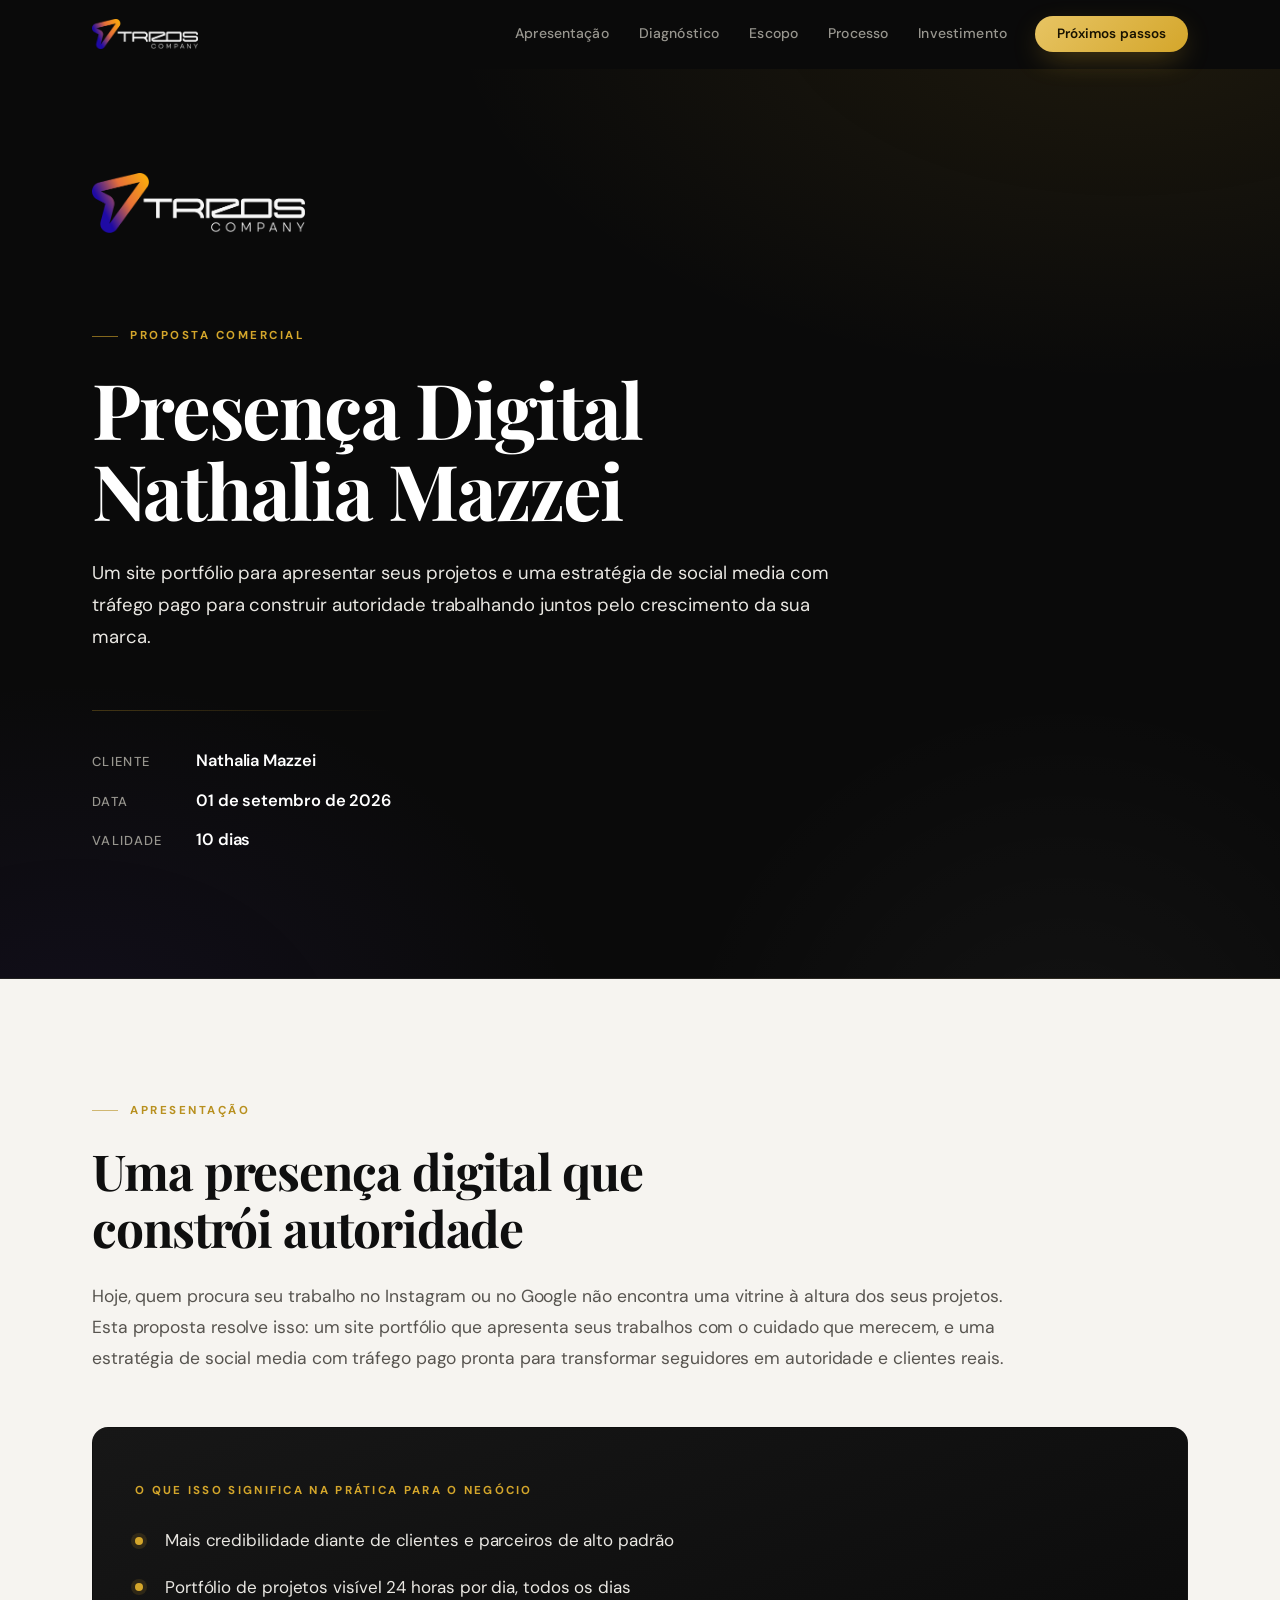
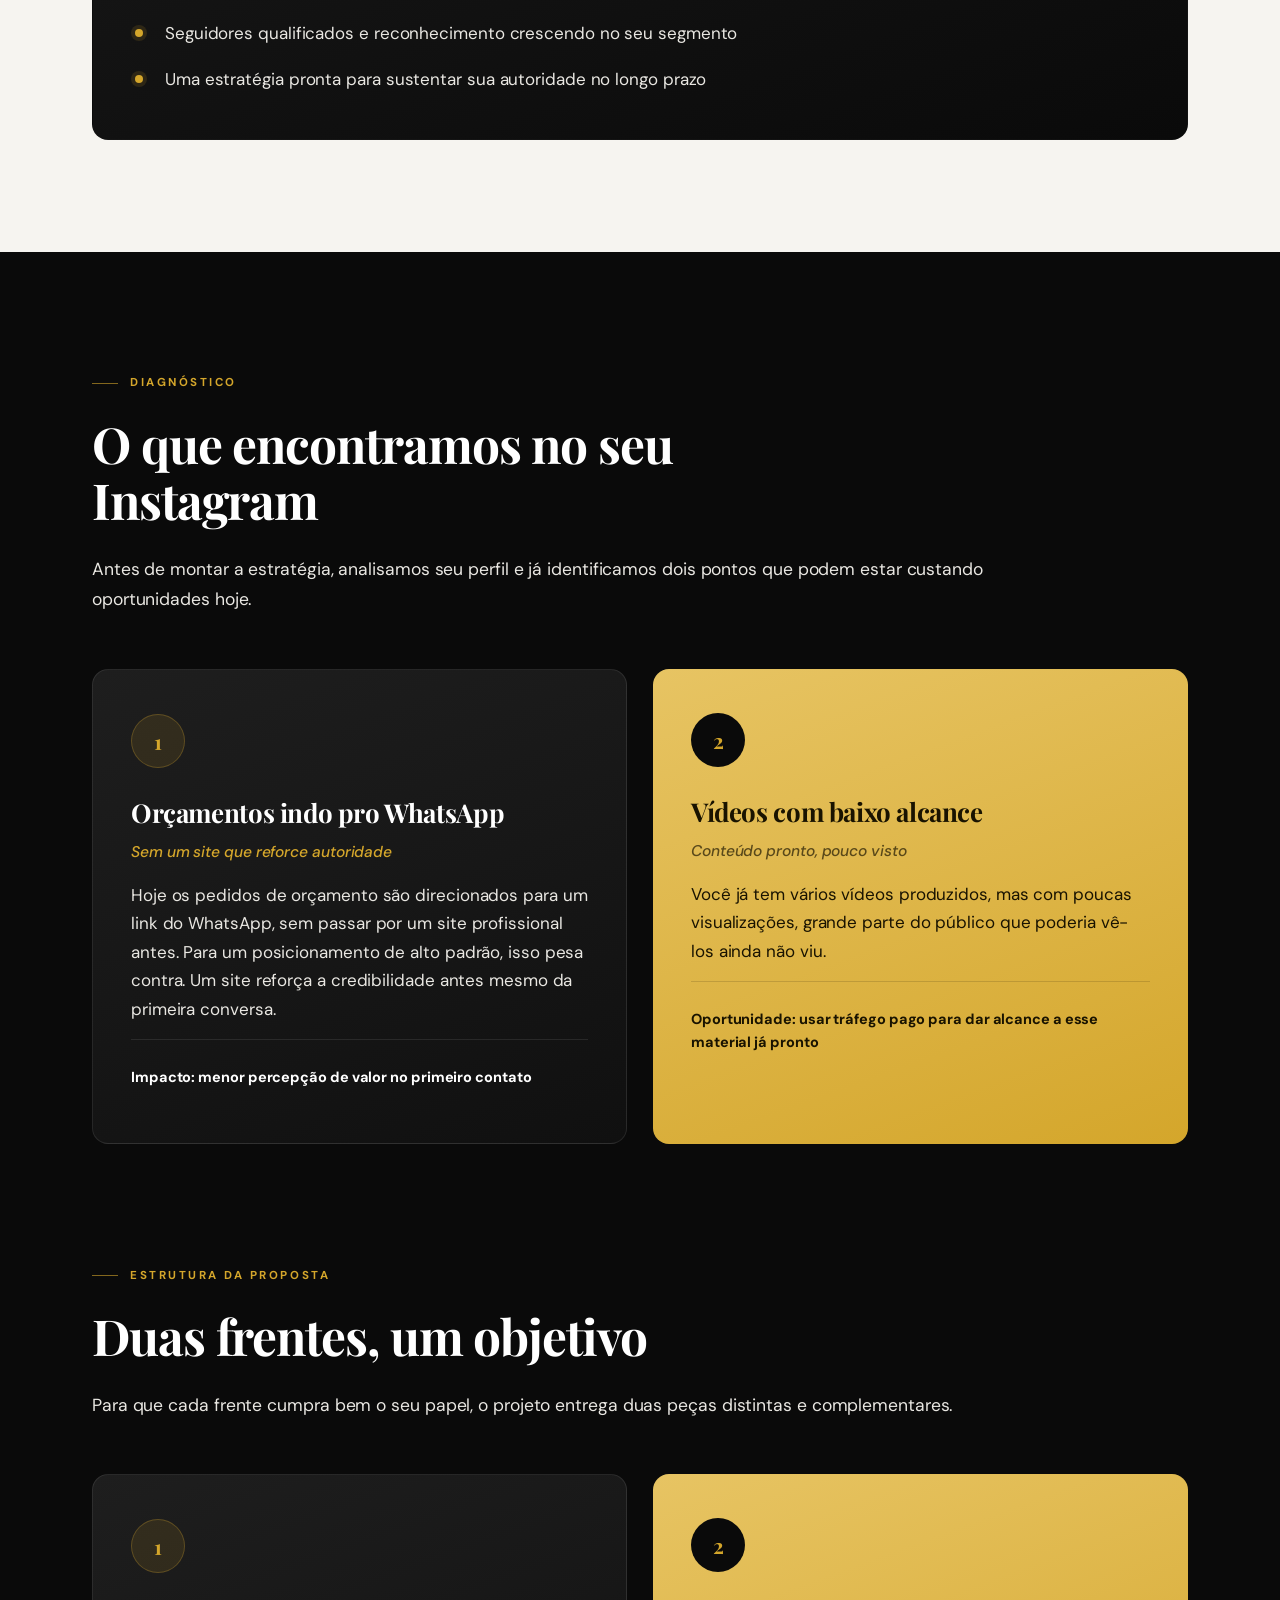
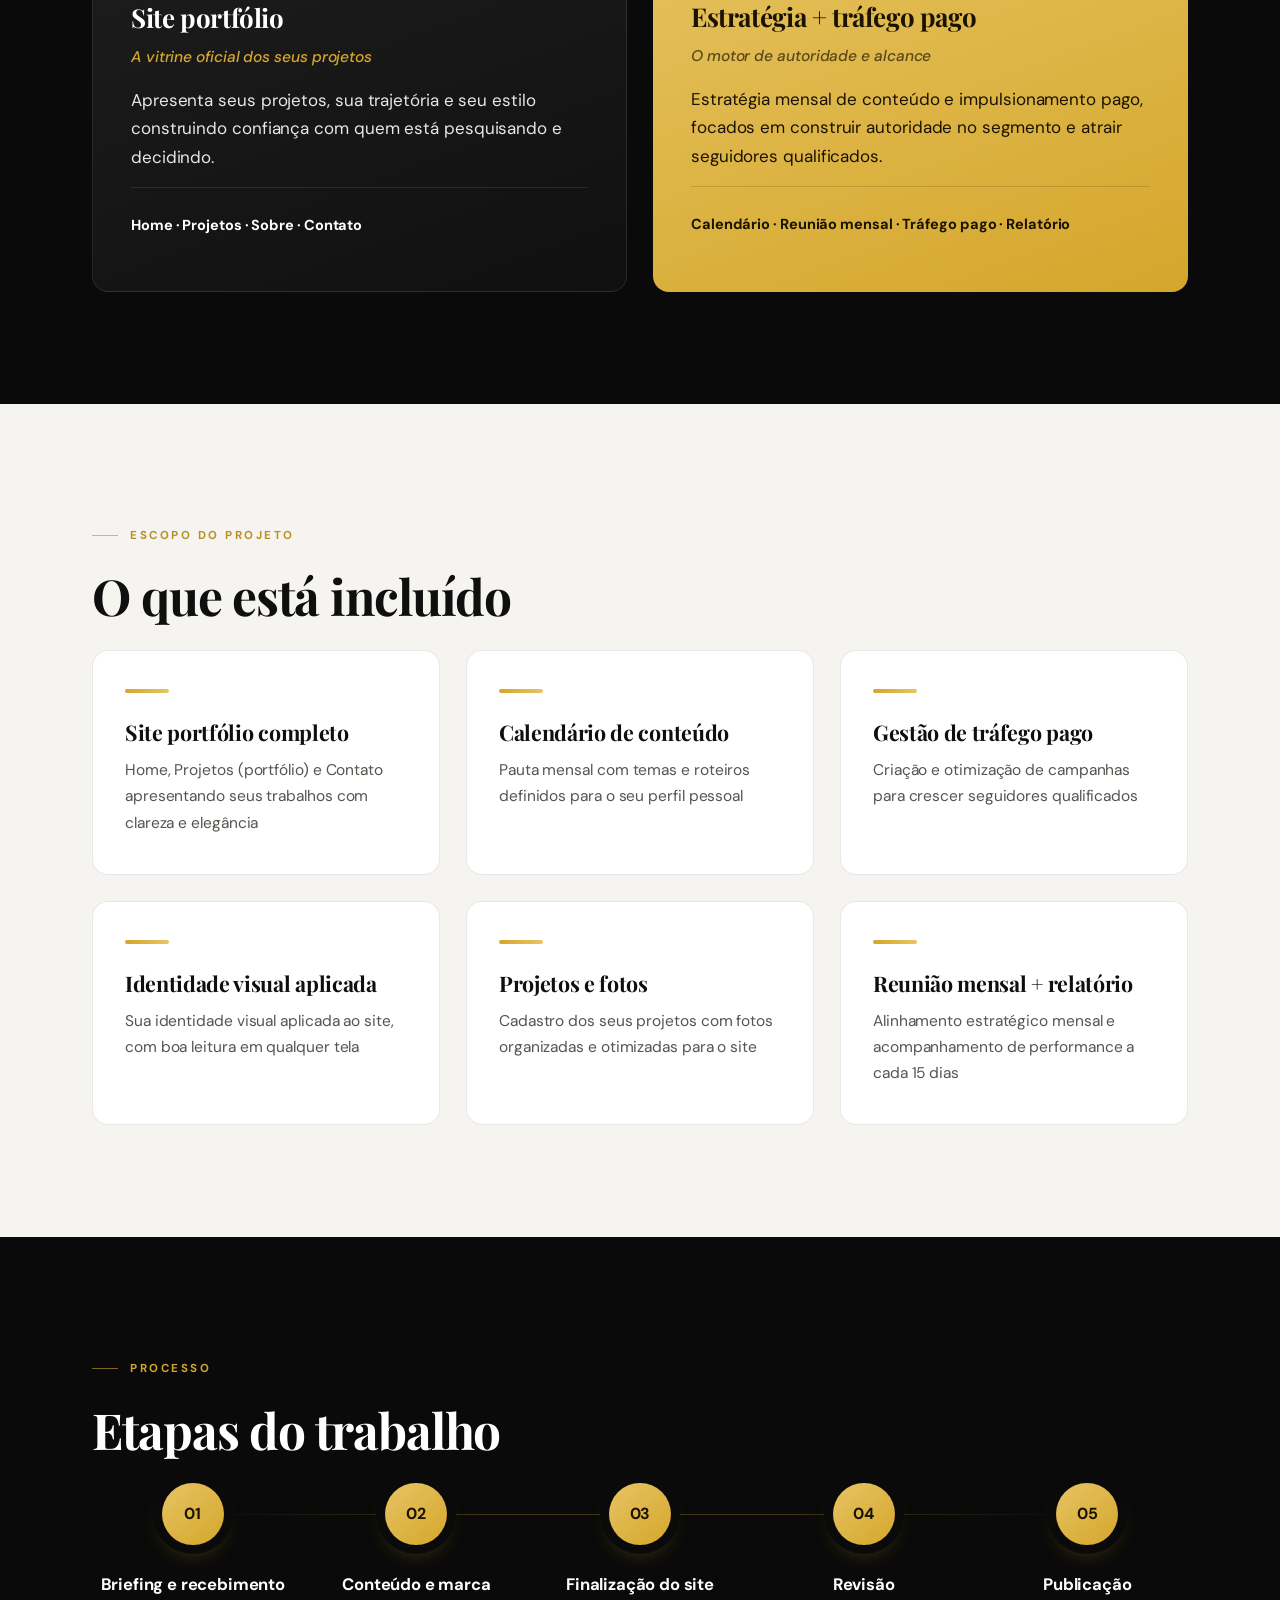
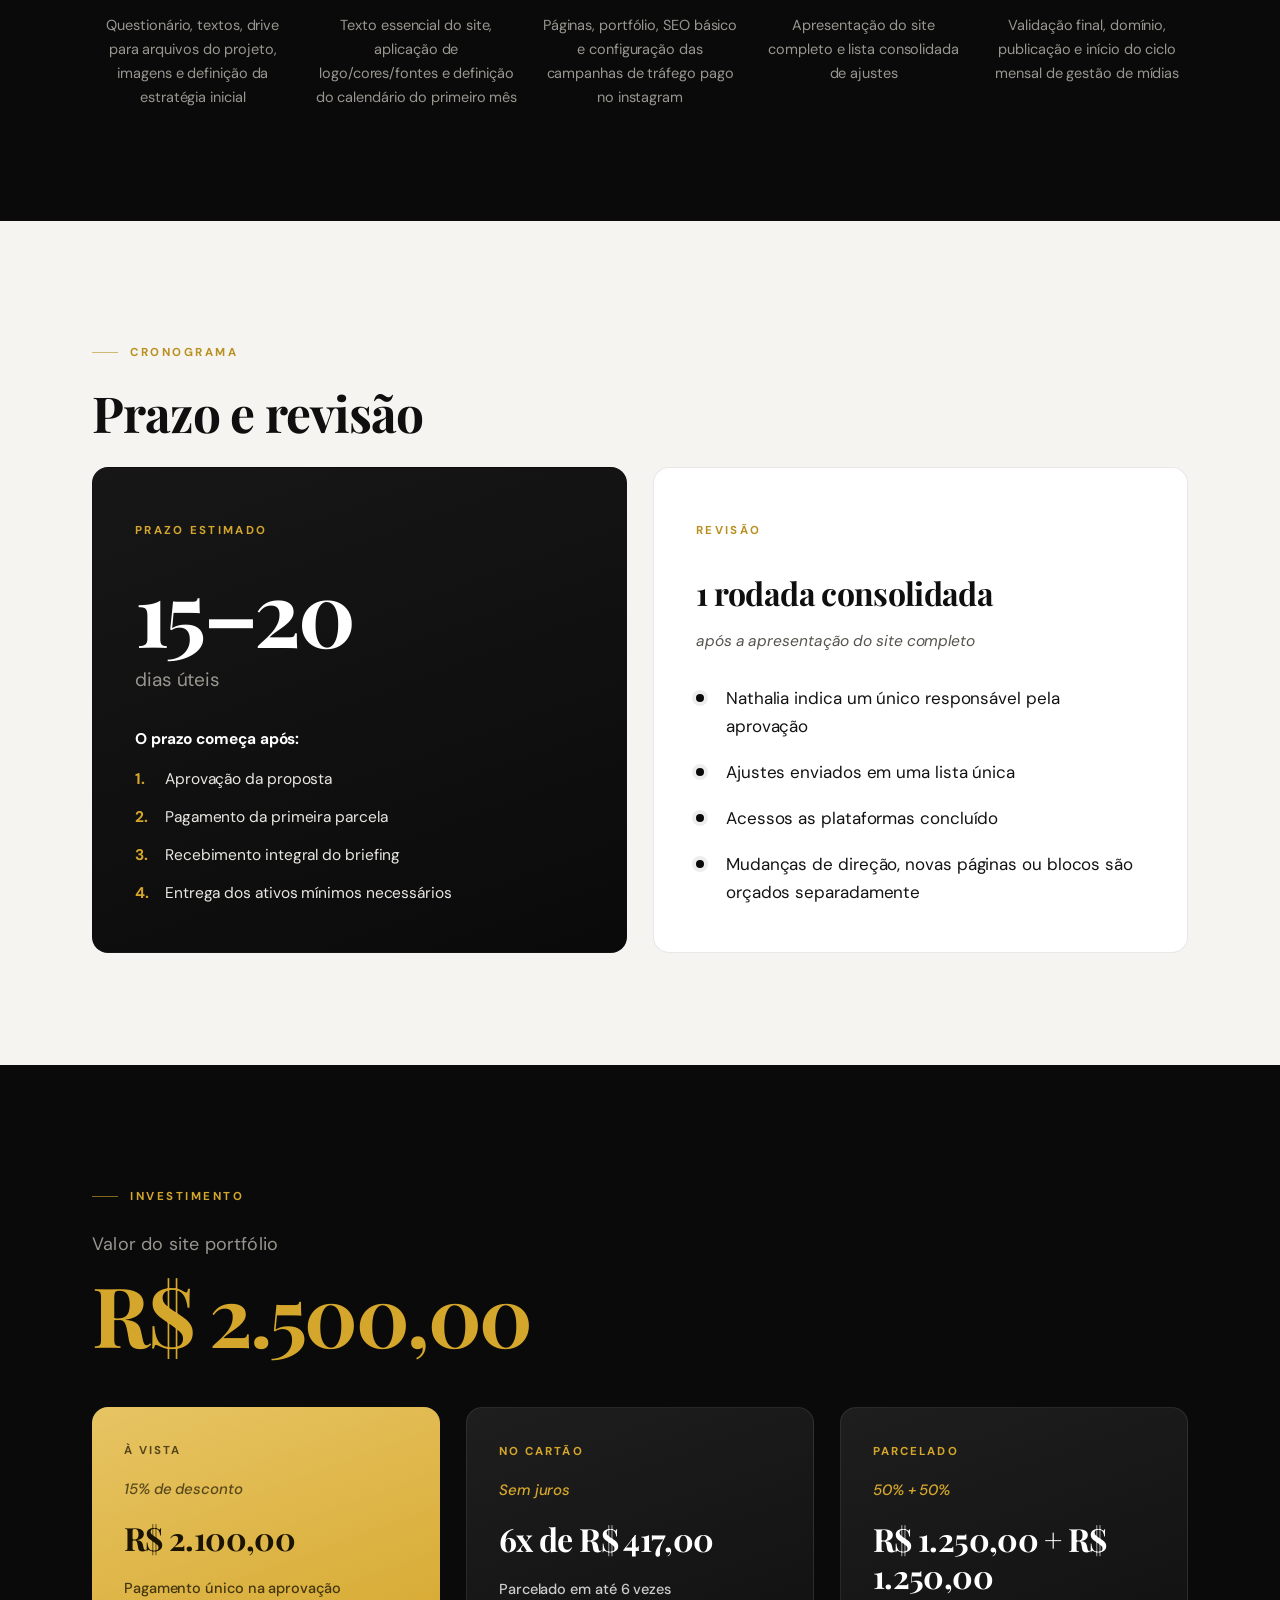
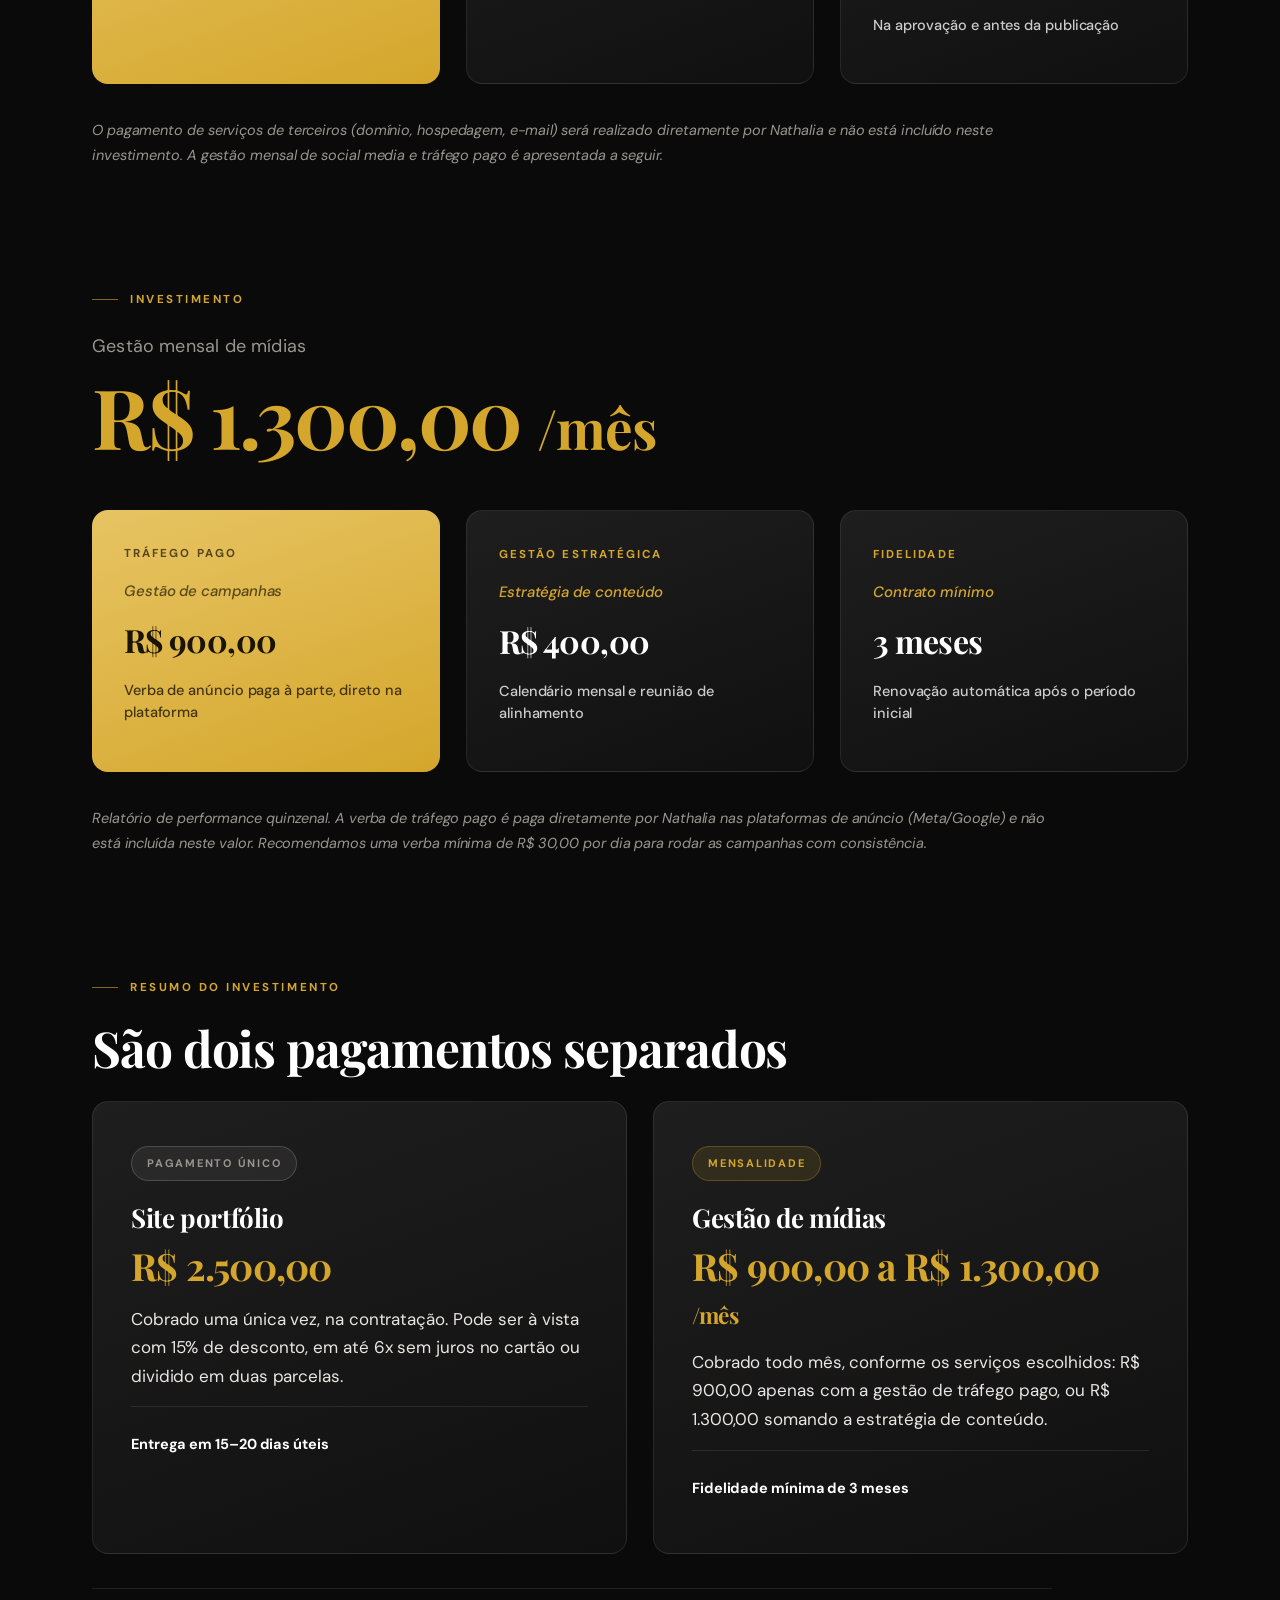
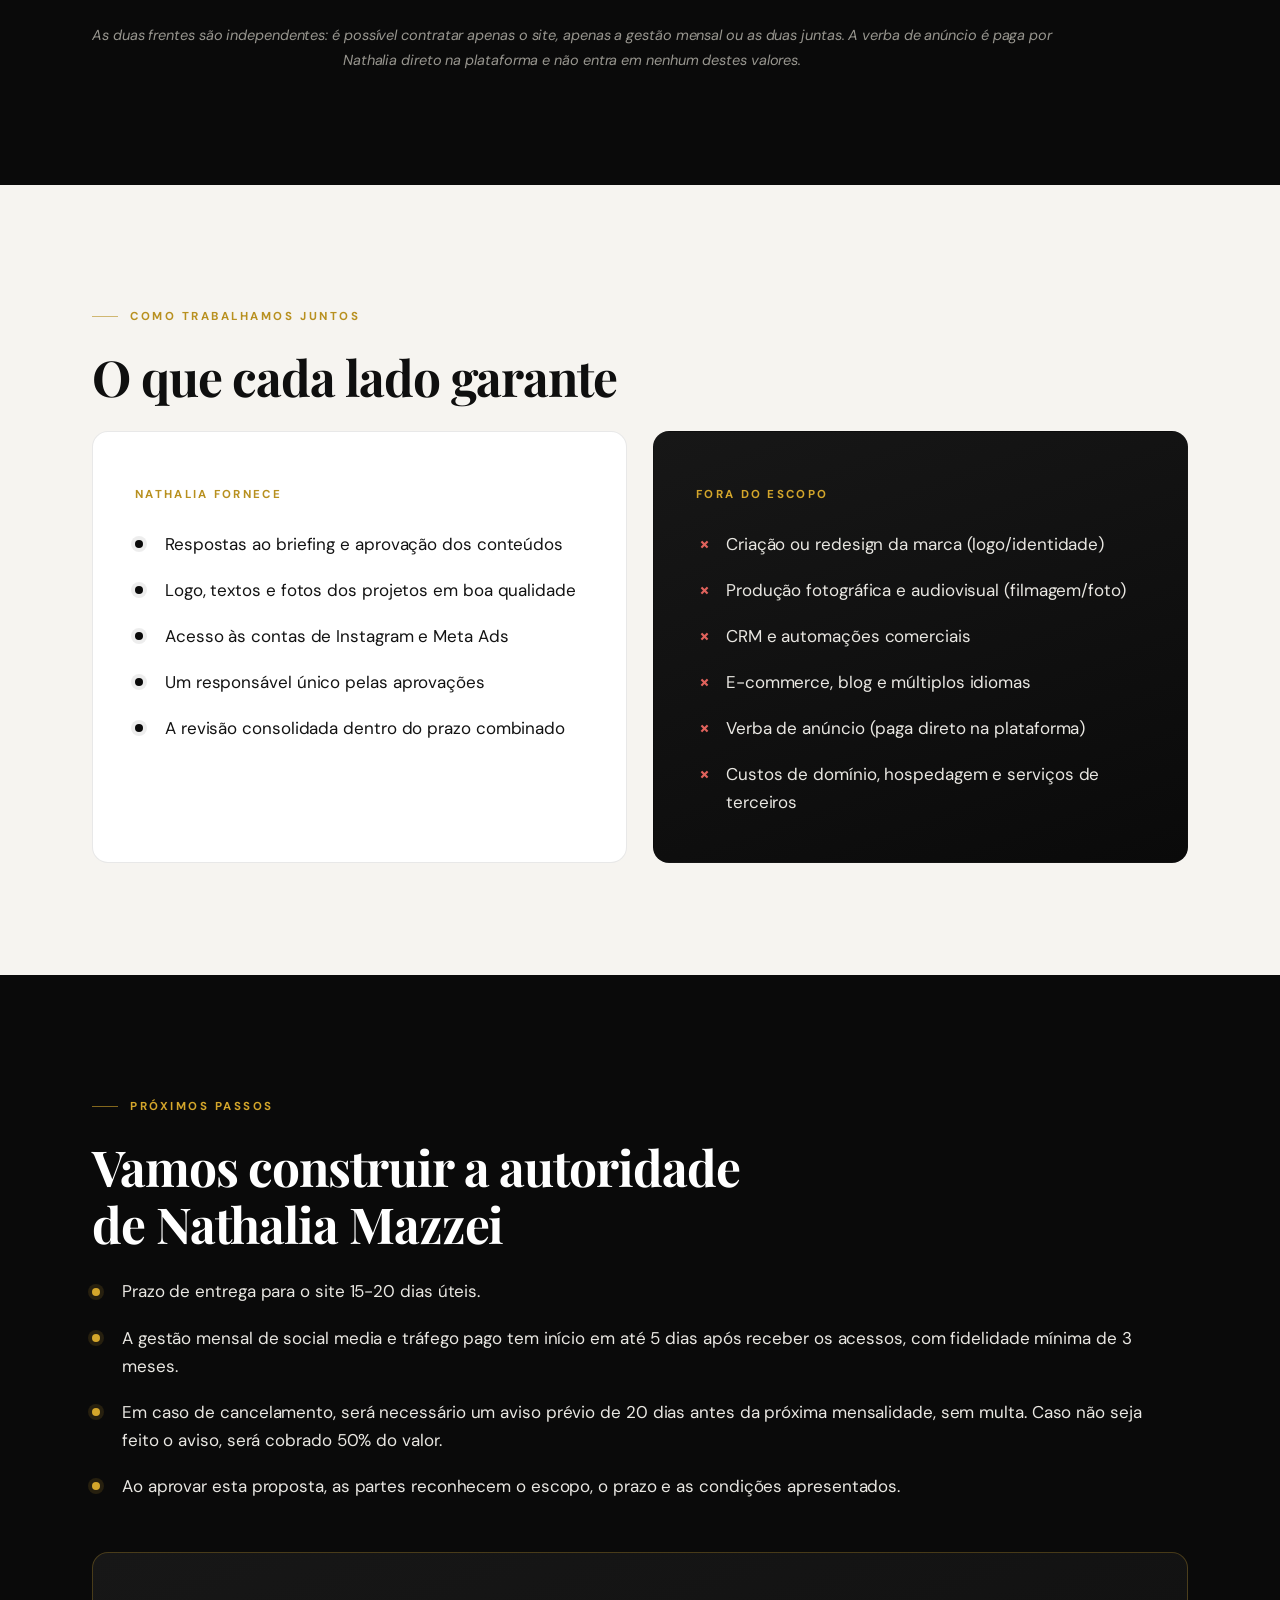
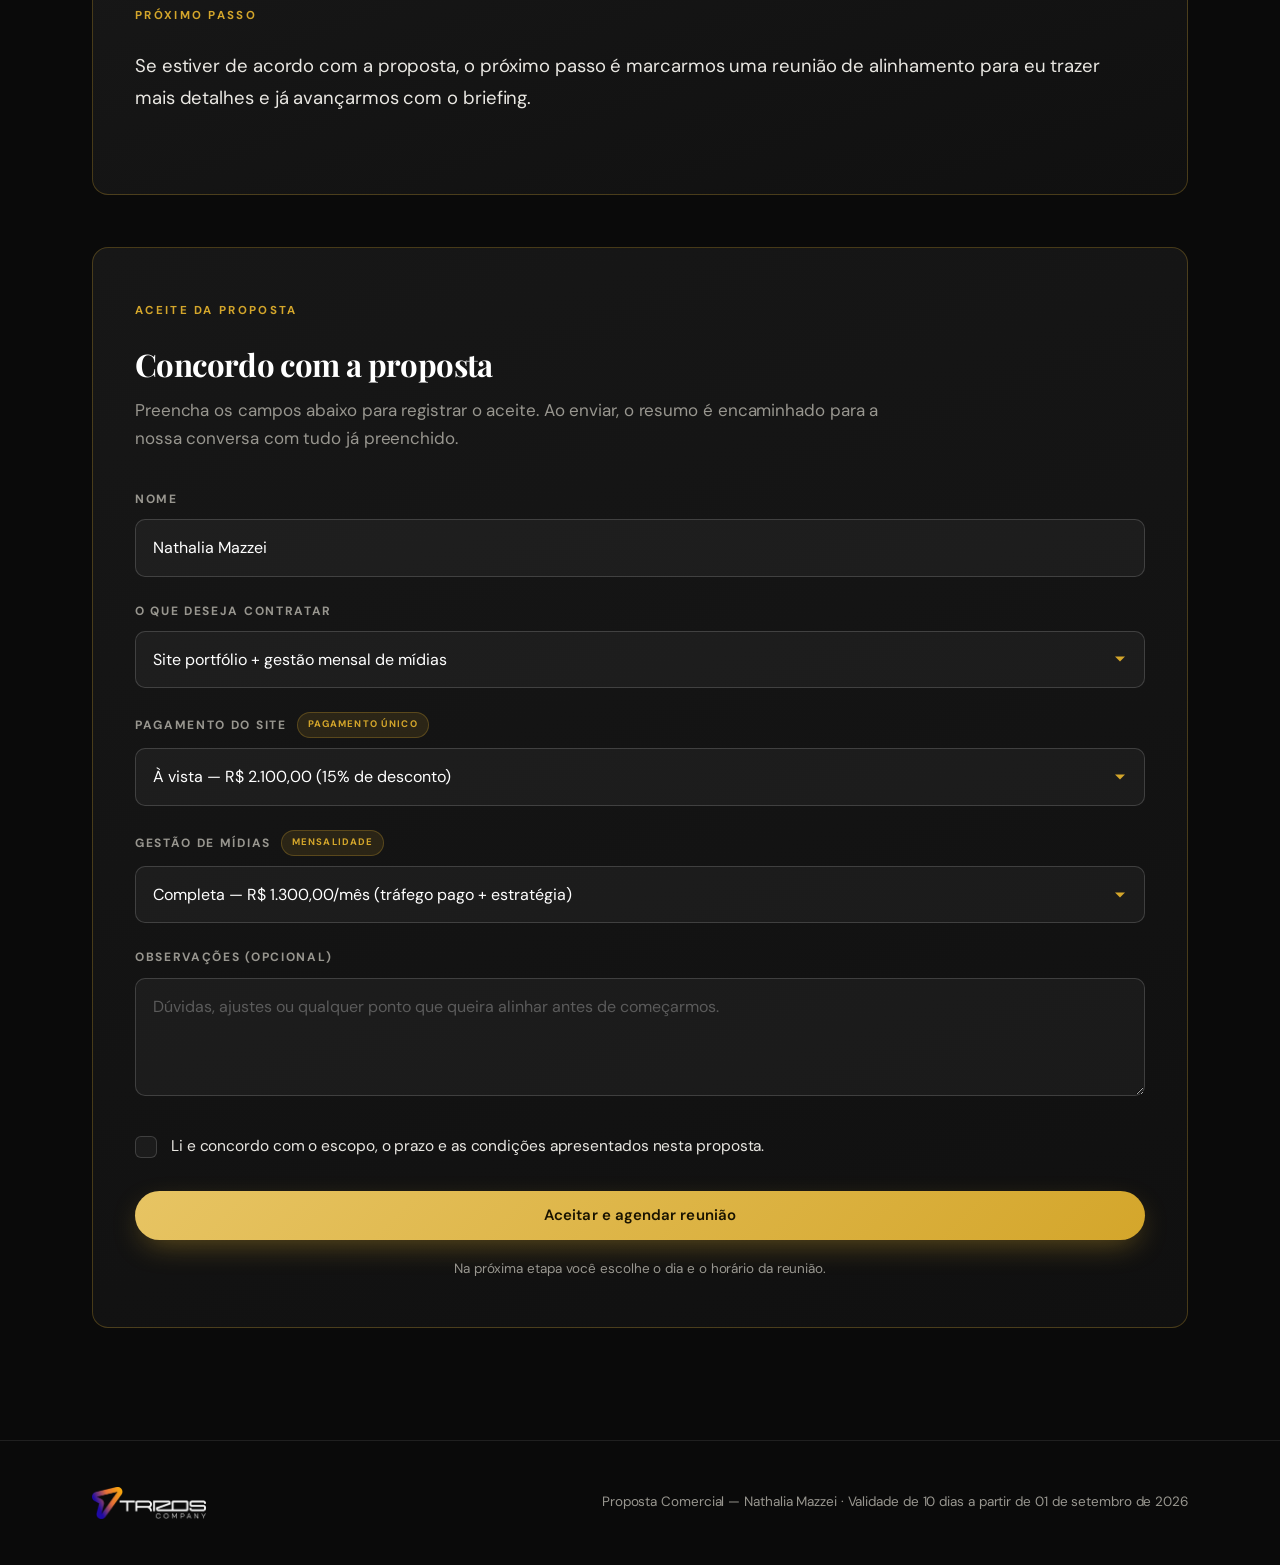
==== commit 2caf44d9: "Separa os dois pagamentos e torna o formulario condicional O site e a gestao mensal tem naturezas de" ====
--- a/agendamento.html
+++ b/agendamento.html
@@ -37,7 +37,8 @@
       <dl>
         <div><dt>Nome</dt><dd id="s-nome">—</dd></div>
         <div><dt>Contratação</dt><dd id="s-escopo">—</dd></div>
-        <div><dt>Pagamento</dt><dd id="s-pagamento">—</dd></div>
+        <div id="row-pagamento" hidden><dt>Site</dt><dd id="s-pagamento">—</dd></div>
+        <div id="row-plano" hidden><dt>Gestão</dt><dd id="s-plano">—</dd></div>
         <div id="row-obs" hidden><dt>Observações</dt><dd id="s-obs">—</dd></div>
       </dl>
     </section>
--- a/style.css
+++ b/style.css
@@ -343,6 +343,35 @@
 }
 .card--dark .card__value{ color:var(--white); }
 
+/* selo de tipo de cobrança */
+.badge{
+  display:inline-block; align-self:flex-start;
+  padding:7px 15px; margin-bottom:22px;
+  border-radius:999px;
+  font-size:11px; font-weight:700;
+  letter-spacing:.16em; text-transform:uppercase;
+  background:rgba(255,255,255,.06);
+  border:1px solid var(--line-dark-2);
+  color:var(--on-dark-mu);
+}
+.badge--gold{
+  background:rgba(212,166,43,.12);
+  border-color:var(--line-gold);
+  color:var(--gold);
+}
+.card__value--lg{
+  font-size:clamp(1.7rem, 3vw, 2.35rem);
+  color:var(--gold) !important;
+  margin-bottom:18px !important;
+}
+.card__value--lg span{ font-size:.6em; }
+
+.fineprint--center{
+  text-align:center; margin-inline:auto; font-style:normal;
+  padding-top:34px; margin-top:34px;
+  border-top:1px solid var(--line-dark);
+}
+
 /* =========================================================
    TILES (escopo)
    ========================================================= */
@@ -538,12 +567,20 @@
 
 .field{ margin-bottom:24px; }
 .field label{
-  display:block;
+  display:flex; align-items:center; gap:10px; flex-wrap:wrap;
   font-size:12px; font-weight:700;
   letter-spacing:.14em; text-transform:uppercase;
   color:var(--on-dark-mu);
   margin-bottom:10px;
 }
+.field__tag{
+  padding:4px 10px; border-radius:999px;
+  font-size:9.5px; letter-spacing:.12em;
+  background:rgba(212,166,43,.12);
+  border:1px solid var(--line-gold);
+  color:var(--gold);
+}
+.field[hidden]{ display:none; }
 .field input[type="text"],
 .field select,
 .field textarea{
